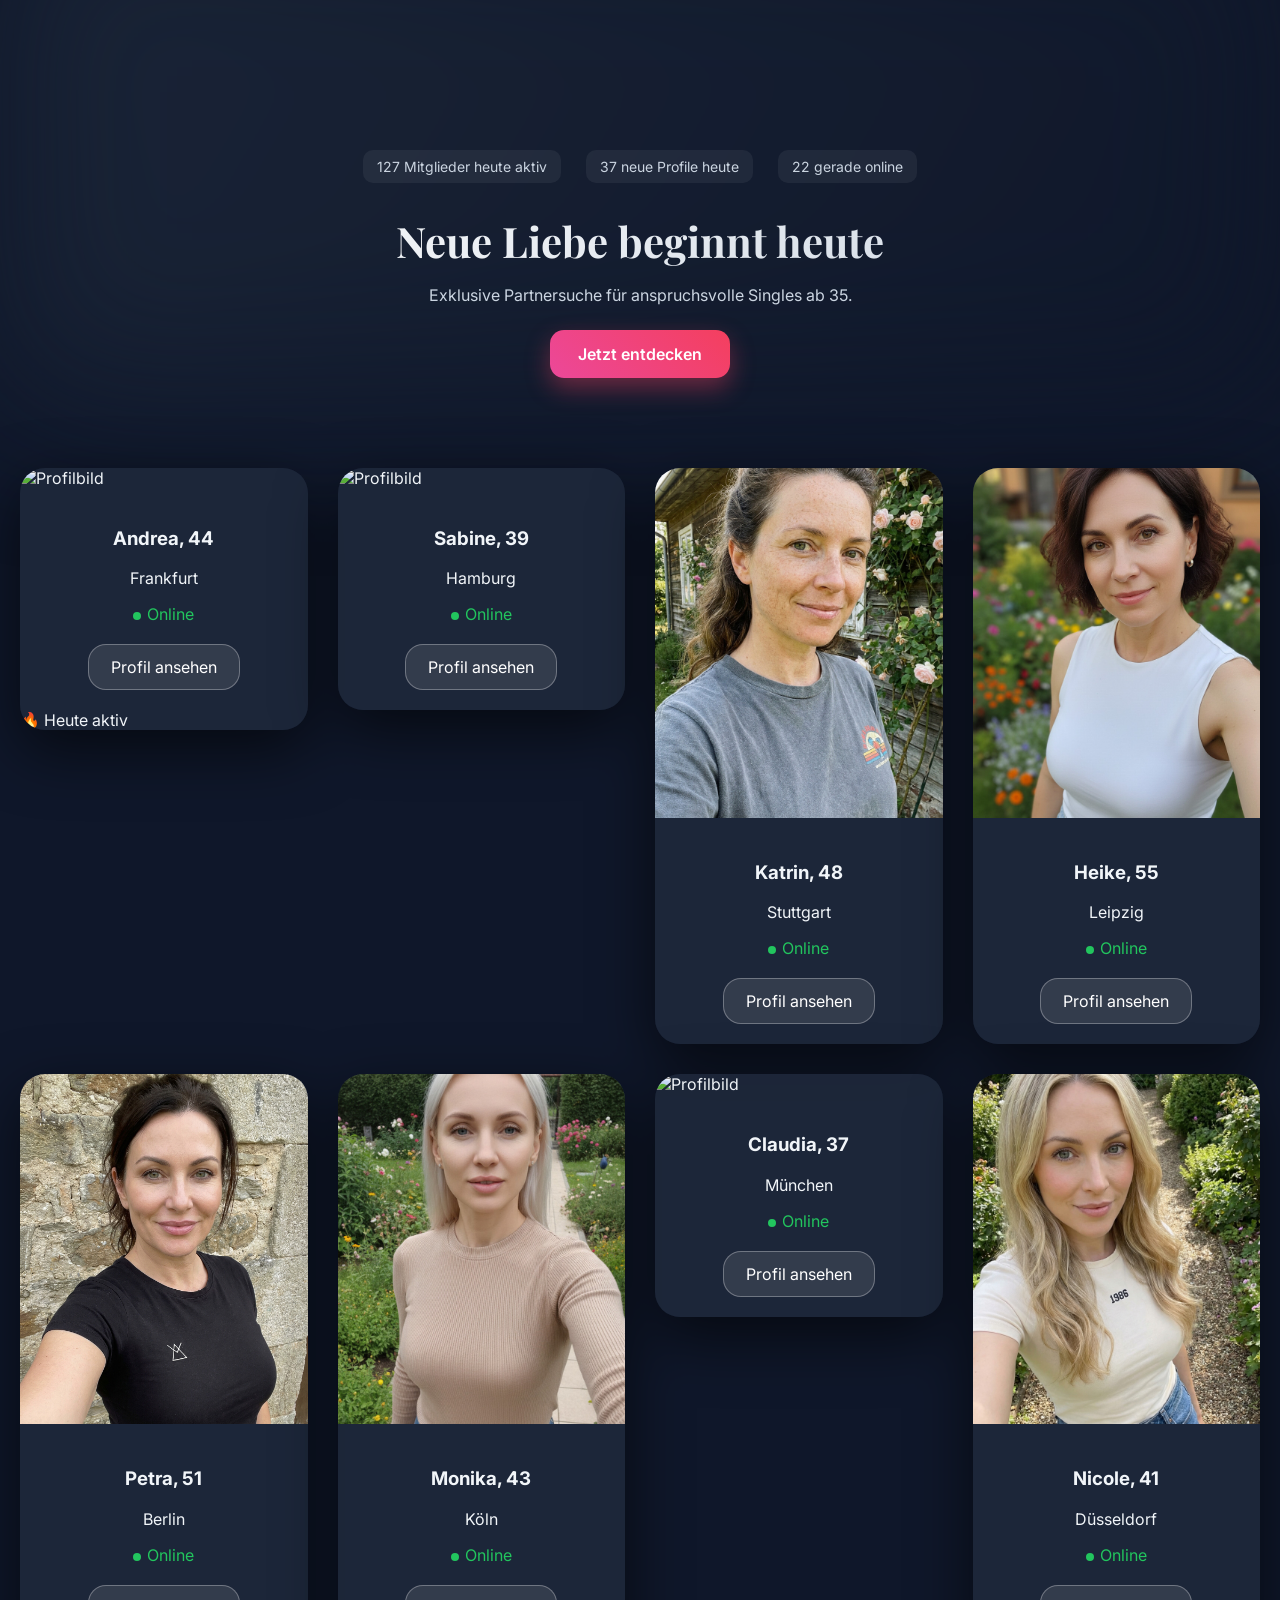
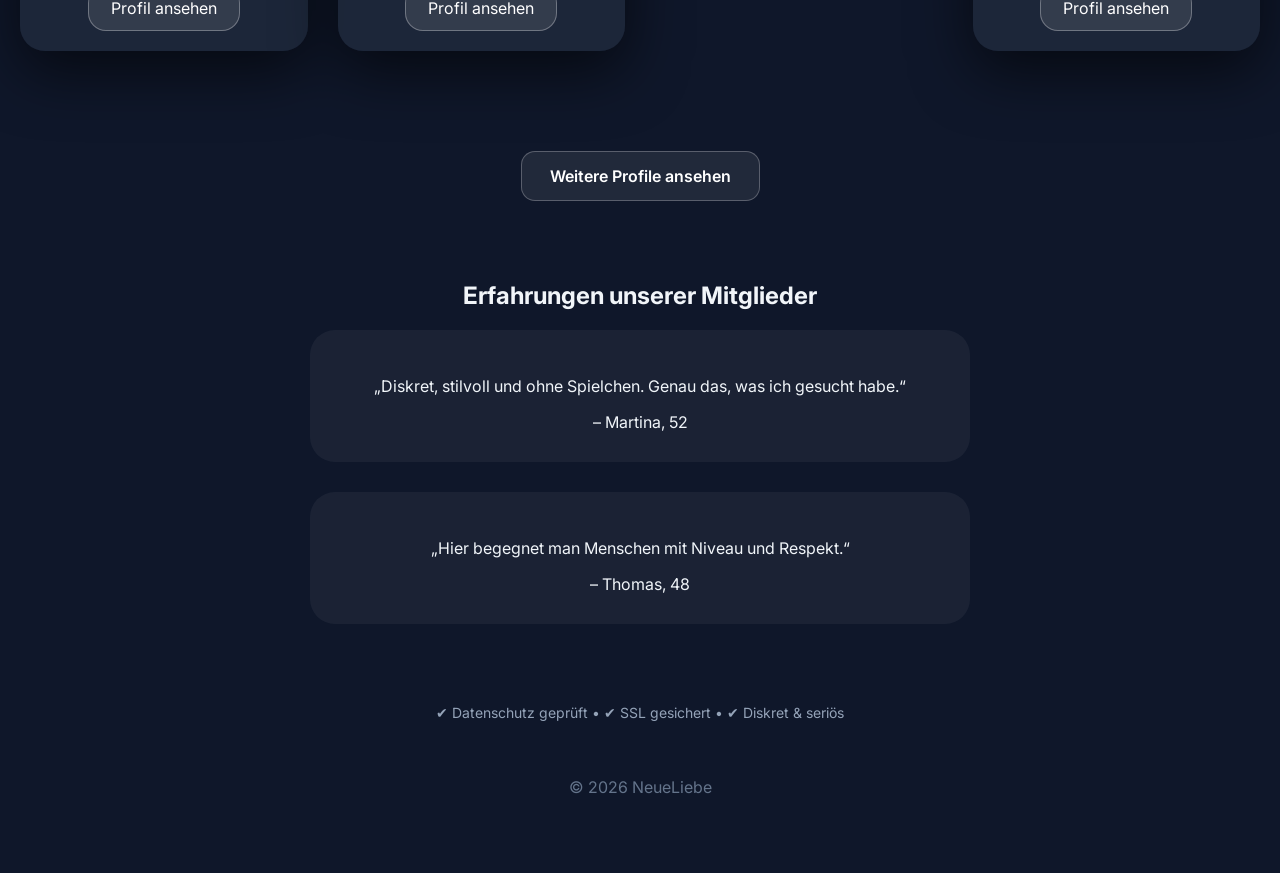
==== index.html @ ffc00e8e "Update index.html" ====
<!DOCTYPE html>
<html lang="de">
<head>
<meta charset="UTF-8">
<meta name="viewport" content="width=device-width, initial-scale=1.0">

<title>Neue Liebe beginnt heute | Exklusive Partnersuche ab 35</title>
<meta name="description" content="Exklusive Partnersuche für Singles ab 35. Stilvoll, seriös und diskret. Jetzt kostenlos entdecken.">

<meta property="og:title" content="Neue Liebe beginnt heute">
<meta property="og:description" content="Exklusive Partnersuche für anspruchsvolle Singles ab 35.">
<meta property="og:type" content="website">
<meta property="og:image" content="images/IMAGE1.jpg">
<meta property="og:url" content="https://neueliebe.github.io/">

<link rel="icon" type="image/x-icon" href="favicon.ico">

<link href="https://fonts.googleapis.com/css2?family=Playfair+Display:wght@600;700&family=Inter:wght@400;500;600&display=swap" rel="stylesheet">
<link rel="stylesheet" href="style.css">
  <!-- Google tag (gtag.js) -->
<script async src="https://www.googletagmanager.com/gtag/js?id=G-HR5DSPJZTC"></script>
<script>
  window.dataLayer = window.dataLayer || [];
  function gtag(){dataLayer.push(arguments);}
  gtag('js', new Date());

  gtag('config', 'G-HR5DSPJZTC');
</script>
  <script type="text/javascript">
    (function(c,l,a,r,i,t,y){
        c[a]=c[a]||function(){(c[a].q=c[a].q||[]).push(arguments)};
        t=l.createElement(r);t.async=1;t.src="https://www.clarity.ms/tag/"+i;
        y=l.getElementsByTagName(r)[0];y.parentNode.insertBefore(t,y);
    })(window, document, "clarity", "script", "vqf2lp0zv1");
</script>
</head>

<body>
<div id="live-notification"></div>

<script>
const users = [
"Anna (41) aus Berlin ist gerade online",
"Sabine (38) aus Hamburg hat ein neues Profil erstellt",
"Katrin (45) aus München sucht neue Bekanntschaften",
"Petra (52) aus Köln ist jetzt aktiv",
"Nicole (39) aus Frankfurt hat sich gerade angemeldet"
];

function showNotification(){
const el = document.getElementById("live-notification");

el.innerText = users[Math.floor(Math.random()*users.length)];

el.style.opacity = "1";

setTimeout(()=>{
el.style.opacity = "0";
},4000);
}

showNotification();
setInterval(showNotification,8000);
</script>
<div class="hero-bg"></div>

<div class="container">

<header class="hero">
  <div class="activity-bar">

<span id="active-members">
128 Mitglieder heute aktiv
</span>

<span id="new-profiles">
34 neue Profile heute
</span>

<span id="online-now">
19 gerade online
</span>

</div>
<h1>Neue Liebe beginnt heute</h1>
<p>Exklusive Partnersuche für anspruchsvolle Singles ab 35.</p>
<a href="https://go.cm-trk6.com/aff_f?h=rA47F6&aff_sub5=free-social" class="btn main-btn">Jetzt entdecken</a>
</header>

<section class="profiles">

<a href="https://go.cm-trk6.com/aff_f?h=rA47F6&aff_sub5=free-social" class="card-link">

<div class="card">
<img src="images/IMAGE1.jpg" alt="Profilbild">

<div class="card-content">
<h3>Claudia, 37</h3>
<p>München</p>

<span class="online">Online</span>

<div class="glass-btn">
Profil ansehen
</div>

</div>
</div>

</a>

<a href="https://go.cm-trk6.com/aff_f?h=rA47F6&aff_sub5=free-social" class="card-link">

<div class="card">
<img src="images/IMAGE2.jpg" alt="Profilbild">

<div class="card-content">
<h3>Petra, 51</h3>
<p>Berlin</p>

<span class="online">Online</span>

<div class="glass-btn">
Profil ansehen
</div>

</div>
</div>

</a>

<a href="https://go.cm-trk6.com/aff_f?h=rA47F6&aff_sub5=free-social" class="card-link">

<div class="card">
<img src="images/IMAGE3.jpg" alt="Profilbild">

<div class="card-content">
<h3>Sabine, 39</h3>
<p>Hamburg</p>

<span class="online">Online</span>

<div class="glass-btn">
Profil ansehen
</div>

</div>
</div>

</a>

<a href="https://go.cm-trk6.com/aff_f?h=rA47F6&aff_sub5=free-social" class="card-link">

<div class="card">
<img src="images/IMAGE4.jpg" alt="Profilbild">

<div class="card-content">
<h3>Monika, 43</h3>
<p>Köln</p>

<span class="online">Online</span>

<div class="glass-btn">
Profil ansehen
</div>

</div>
</div>

</a>

<a href="https://go.cm-trk6.com/aff_f?h=rA47F6&aff_sub5=free-social" class="card-link">

<div class="card">
<img src="images/IMAGE5.jpg" alt="Profilbild">

<div class="card-content">
<h3>Andrea, 44</h3>
<p>Frankfurt</p>

<span class="online">Online</span>

<div class="glass-btn">
Profil ansehen
</div>

</div>
</div>

</a>

<a href="https://go.cm-trk6.com/aff_f?h=rA47F6&aff_sub5=free-social" class="card-link">

<div class="card">
<img src="images/IMAGE6.jpg" alt="Profilbild">

<div class="card-content">
<h3>Katrin, 48</h3>
<p>Stuttgart</p>

<span class="online">Online</span>

<div class="glass-btn">
Profil ansehen
</div>

</div>
</div>

</a>

<a href="https://go.cm-trk6.com/aff_f?h=rA47F6&aff_sub5=free-social" class="card-link">

<div class="card">
<img src="images/IMAGE7.jpg" alt="Profilbild">

<div class="card-content">
<h3>Nicole, 41</h3>
<p>Düsseldorf</p>

<span class="online">Online</span>

<div class="glass-btn">
Profil ansehen
</div>

</div>
</div>

</a>

<a href="https://go.cm-trk6.com/aff_f?h=rA47F6&aff_sub5=free-social" class="card-link">

<div class="card">
<img src="images/IMAGE8.jpg" alt="Profilbild">

<div class="card-content">
<h3>Heike, 55</h3>
<p>Leipzig</p>

<span class="online">Online</span>

<div class="glass-btn">
Profil ansehen
</div>

</div>
</div>

</a>

</section>

<section class="more-profiles">
<a href="https://go.cm-trk6.com/aff_f?h=rA47F6&aff_sub5=free-social" class="btn secondary-btn">Weitere Profile ansehen</a>
</section>

<section class="testimonials">
<h2>Erfahrungen unserer Mitglieder</h2>

<div class="testimonial-card">
<p>„Diskret, stilvoll und ohne Spielchen. Genau das, was ich gesucht habe.“</p>
<span>– Martina, 52</span>
</div>

<div class="testimonial-card">
<p>„Hier begegnet man Menschen mit Niveau und Respekt.“</p>
<span>– Thomas, 48</span>
</div>

</section>

<div class="trust-line">
✔ Datenschutz geprüft • ✔ SSL gesichert • ✔ Diskret & seriös
</div>

<footer class="footer">
<p>© 2026 NeueLiebe</p>
</footer>

</div>
  <script>

let active = 120 + Math.floor(Math.random()*20);
let profiles = 30 + Math.floor(Math.random()*10);
let online = 15 + Math.floor(Math.random()*10);

function updateStats(){

active += Math.floor(Math.random()*3)-1;
profiles += Math.floor(Math.random()*2);
online += Math.floor(Math.random()*3)-1;

document.getElementById("active-members").innerText =
active + " Mitglieder heute aktiv";

document.getElementById("new-profiles").innerText =
profiles + " neue Profile heute";

document.getElementById("online-now").innerText =
online + " gerade online";

}

updateStats();
setInterval(updateStats,7000);

</script>
  <script>

const cards = document.querySelectorAll(".card");

function revealCards(){
const trigger = window.innerHeight * 0.9;

cards.forEach(card => {
const top = card.getBoundingClientRect().top;

if(top < trigger){
card.classList.add("show");
}
});

}

window.addEventListener("scroll", revealCards);
window.addEventListener("load", revealCards);

</script>
  <script>

document.addEventListener("DOMContentLoaded", () => {

const container = document.querySelector(".profiles");
const cards = Array.from(container.children);

cards.sort(() => Math.random() - 0.5);

cards.forEach(card => container.appendChild(card));

});

</script>
  <script>

document.addEventListener("DOMContentLoaded", () => {

const firstCard = document.querySelector(".card");

const badge = document.createElement("div");
badge.className = "card-badge";
badge.innerText = "🔥 Heute aktiv";

firstCard.appendChild(badge);

});

</script>
</body>
</html>
---- style.css ----
html { scroll-behavior: smooth; }

body {
margin: 0;
font-family: 'Inter', sans-serif;
background: #0f172a;
color: #f1f5f9;
overflow-x: hidden;
}

.hero-bg {
position: fixed;
top: -100px;
left: 0;
width: 100%;
height: 500px;
background: linear-gradient(120deg, #1e293b, #0f172a);
filter: blur(80px);
opacity: 0.8;
z-index: -1;
}

.container {
max-width: 1400px;
margin: auto;
padding: 20px;
}

.hero {
text-align: center;
padding: 100px 20px 50px 20px;
}

.hero h1 {
font-family: 'Playfair Display', serif;
font-size: 42px;
margin-bottom: 15px;
background: linear-gradient(135deg, #ffffff, #cbd5e1);
-webkit-background-clip: text;
-webkit-text-fill-color: transparent;
}

.hero p {
color: #cbd5e1;
font-size: 16px;
margin-bottom: 25px;
}

.btn {
display: inline-block;
padding: 14px 28px;
border-radius: 14px;
text-decoration: none;
font-weight: 600;
transition: 0.3s ease;
}

.main-btn {
background: linear-gradient(45deg,#ec4899,#f43f5e);
color: white;
box-shadow: 0 10px 25px rgba(244,63,94,0.4);
animation:pulseGlow 2.5s infinite;
}

.secondary-btn {
background: rgba(255,255,255,0.08);
border: 1px solid rgba(255,255,255,0.25);
color: white;
margin-top: 40px;
}

.profiles {
display: grid;
grid-template-columns: repeat(4, 1fr);
gap: 30px;
margin-top: 40px;
}

@media (max-width: 768px) {

.hero {
padding: 70px 15px 30px 15px;
}

.hero h1 {
font-size: 28px;
}

.profiles {
grid-template-columns: 1fr;
gap: 20px;
}

}

.card{
background: rgba(30,41,59,0.9);
border-radius: 25px;
overflow: hidden;
box-shadow: 0 20px 60px rgba(0,0,0,0.6);

opacity:0;
transform:translateY(30px) scale(1);

transition:
transform 0.45s ease,
opacity 0.6s ease,
box-shadow 0.35s ease;
}

.card.show{
opacity:1;
transform:translateY(0) scale(1);
}

.card:hover{
transform:translateY(-8px) scale(1.04);
box-shadow:0 25px 80px rgba(236,72,153,0.15);
}

.card img {
width: 100%;
height: 350px;
object-fit: cover;
}

.card-content {
padding: 20px;
text-align: center;
}

.online {
color: #22c55e;
display: block;
margin: 10px 0;
}

.online::before{
content:"";
width:8px;
height:8px;
background:#22c55e;
border-radius:50%;
display:inline-block;
margin-right:6px;
vertical-align:middle;
animation:pulse 1.8s infinite;
}

.glass-btn {
display: inline-block;
margin-top: 10px;
padding: 12px 22px;
background: rgba(255,255,255,0.1);
border: 1px solid rgba(255,255,255,0.3);
border-radius: 18px;
color: white;
}

.more-profiles {
text-align: center;
margin: 60px 0;
}

.testimonials {
margin-top: 80px;
text-align: center;
}

.testimonial-card {
max-width: 600px;
margin: 0 auto 30px auto;
padding: 30px;
background: rgba(255,255,255,0.05);
border-radius: 25px;
}

.trust-line {
text-align: center;
margin-top: 80px;
color: #94a3b8;
font-size: 14px;
}

.footer {
text-align: center;
padding: 40px;
color: #64748b;
}

#live-notification{
position: fixed;
bottom: 20px;
left: 20px;
background: rgba(20,25,40,0.9);
color: white;
padding: 12px 16px;
border-radius: 12px;
font-size: 14px;
box-shadow: 0 10px 25px rgba(0,0,0,0.4);
opacity: 0;
transition: opacity 0.5s;
z-index: 999;
max-width: 260px;
}

.activity-bar{
display:flex;
justify-content:center;
gap:25px;
margin:30px 0;
flex-wrap:wrap;
font-size:14px;
color:#cbd5e1;
}

.activity-bar span{
background:rgba(255,255,255,0.06);
padding:8px 14px;
border-radius:10px;
}

.card-link{
display:block;
text-decoration:none;
color:inherit;
}

@keyframes pulseGlow{

0%{
box-shadow:0 0 0 rgba(255,80,120,0.0);
}

50%{
box-shadow:0 0 25px rgba(255,80,120,0.8);
}

100%{
box-shadow:0 0 0 rgba(255,80,120,0.0);
}

}

@keyframes pulse{

0%{
opacity:1;
box-shadow:0 0 0 rgba(34,197,94,0);
}

50%{
opacity:0.7;
box-shadow:0 0 8px rgba(34,197,94,0.9);
}

100%{
opacity:1;
box-shadow:0 0 0 rgba(34,197,94,0);
}

}
.card img{
transition:transform 0.6s ease;
}

.card:hover img{
transform:scale(1.08);
}
.card:hover img{
transform:scale(1.08);
filter:brightness(1.05);
}
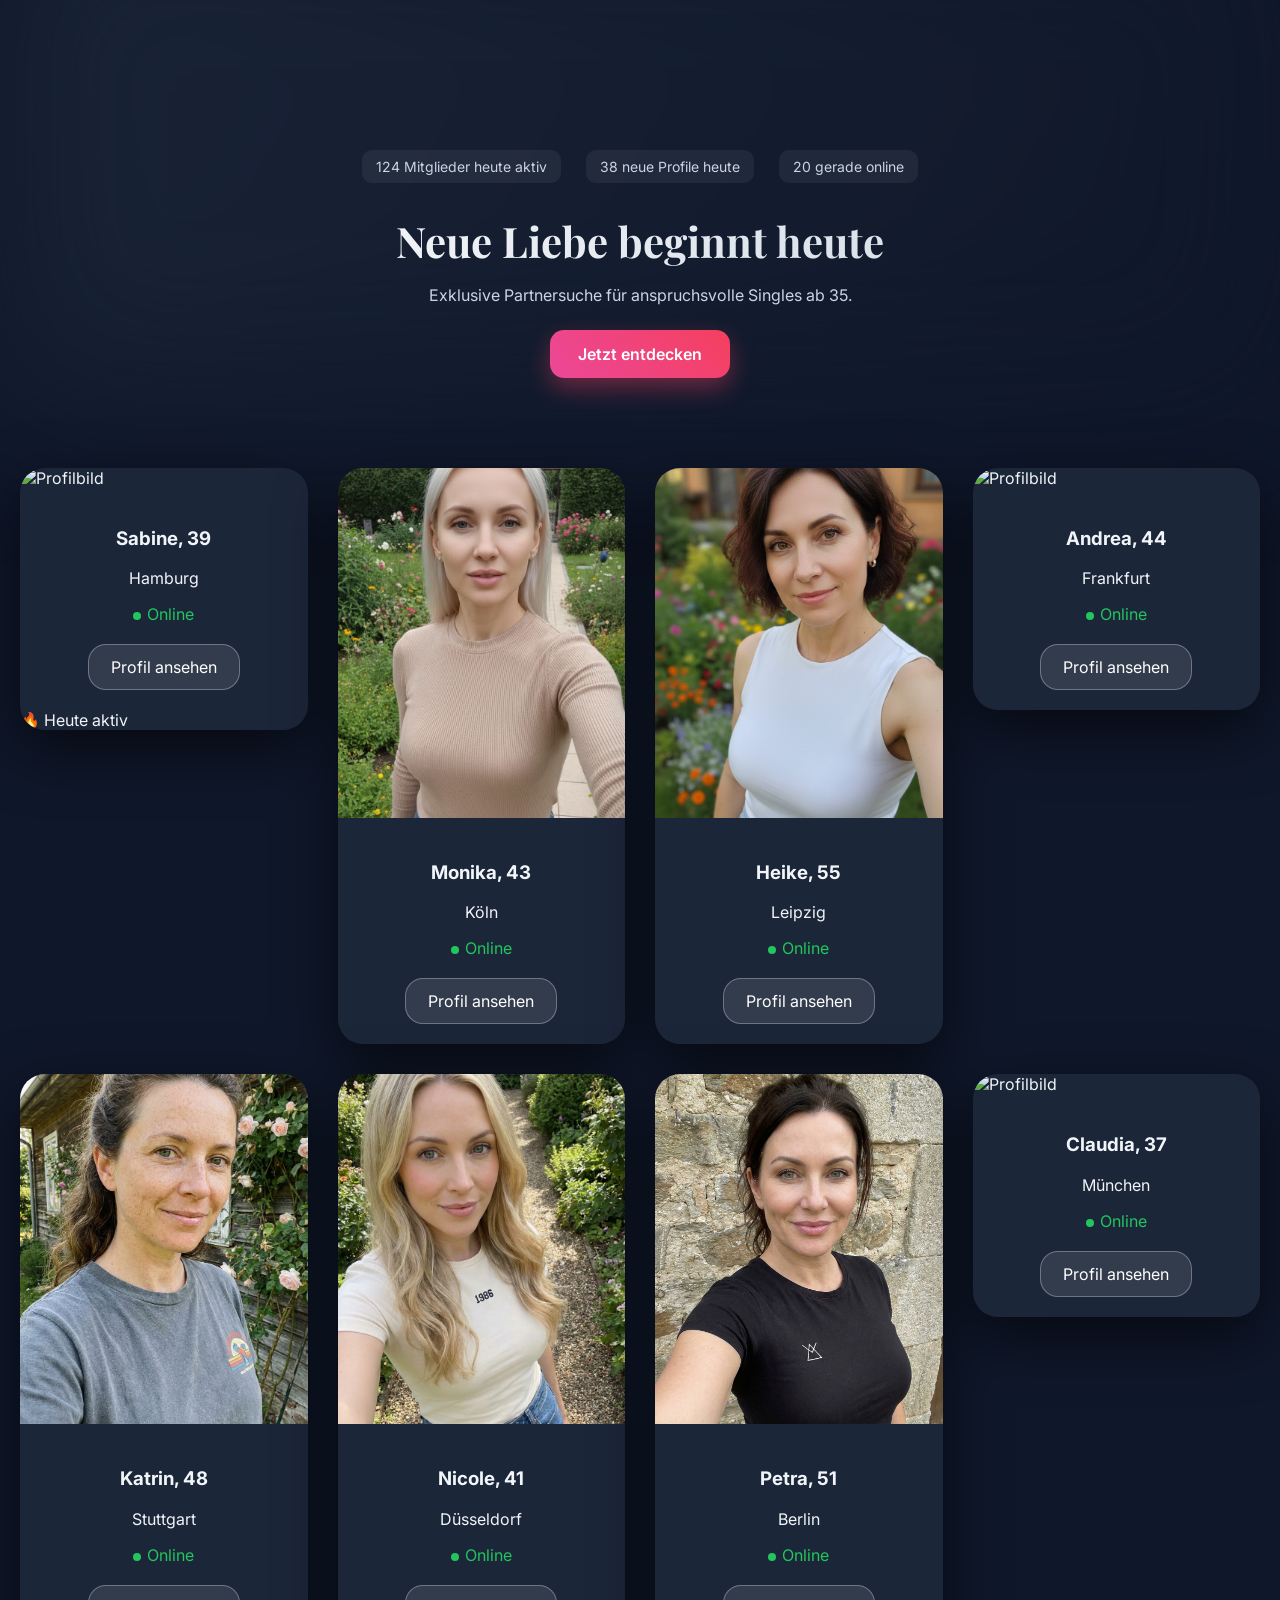
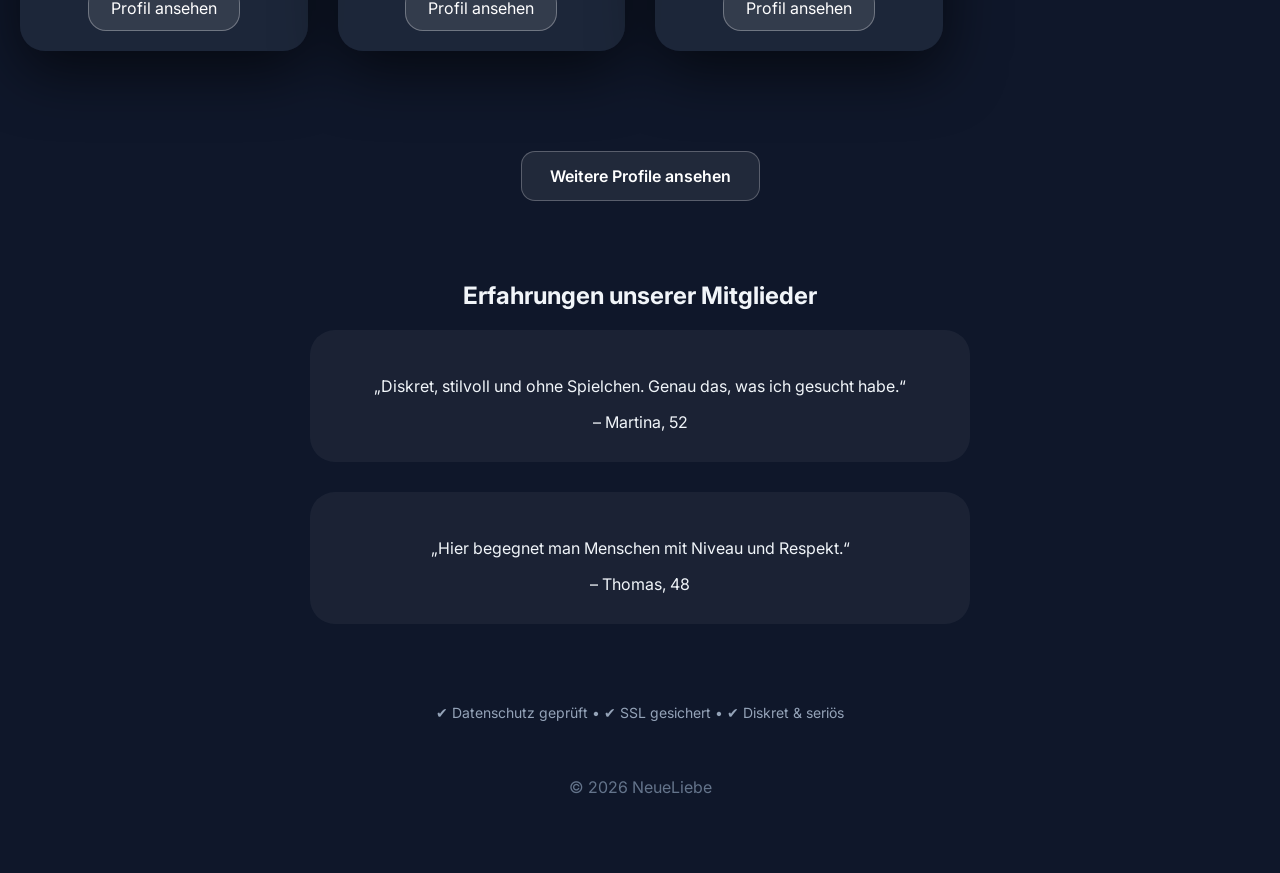
==== commit 965cafca: "Update index.html" ====
--- a/index.html
+++ b/index.html
@@ -84,7 +84,7 @@
 </div>
 <h1>Neue Liebe beginnt heute</h1>
 <p>Exklusive Partnersuche für anspruchsvolle Singles ab 35.</p>
-<a href="https://go.cm-trk6.com/aff_f?h=rA47F6&aff_sub5=free-social" class="btn main-btn">Jetzt entdecken</a>
+<a href="https://go.cm-trk6.com/aff_f?h=rA47F6&aff_sub5=free-social" class="btn main-btn" target="_blank">Jetzt entdecken</a>
 </header>
 
 <section class="profiles">
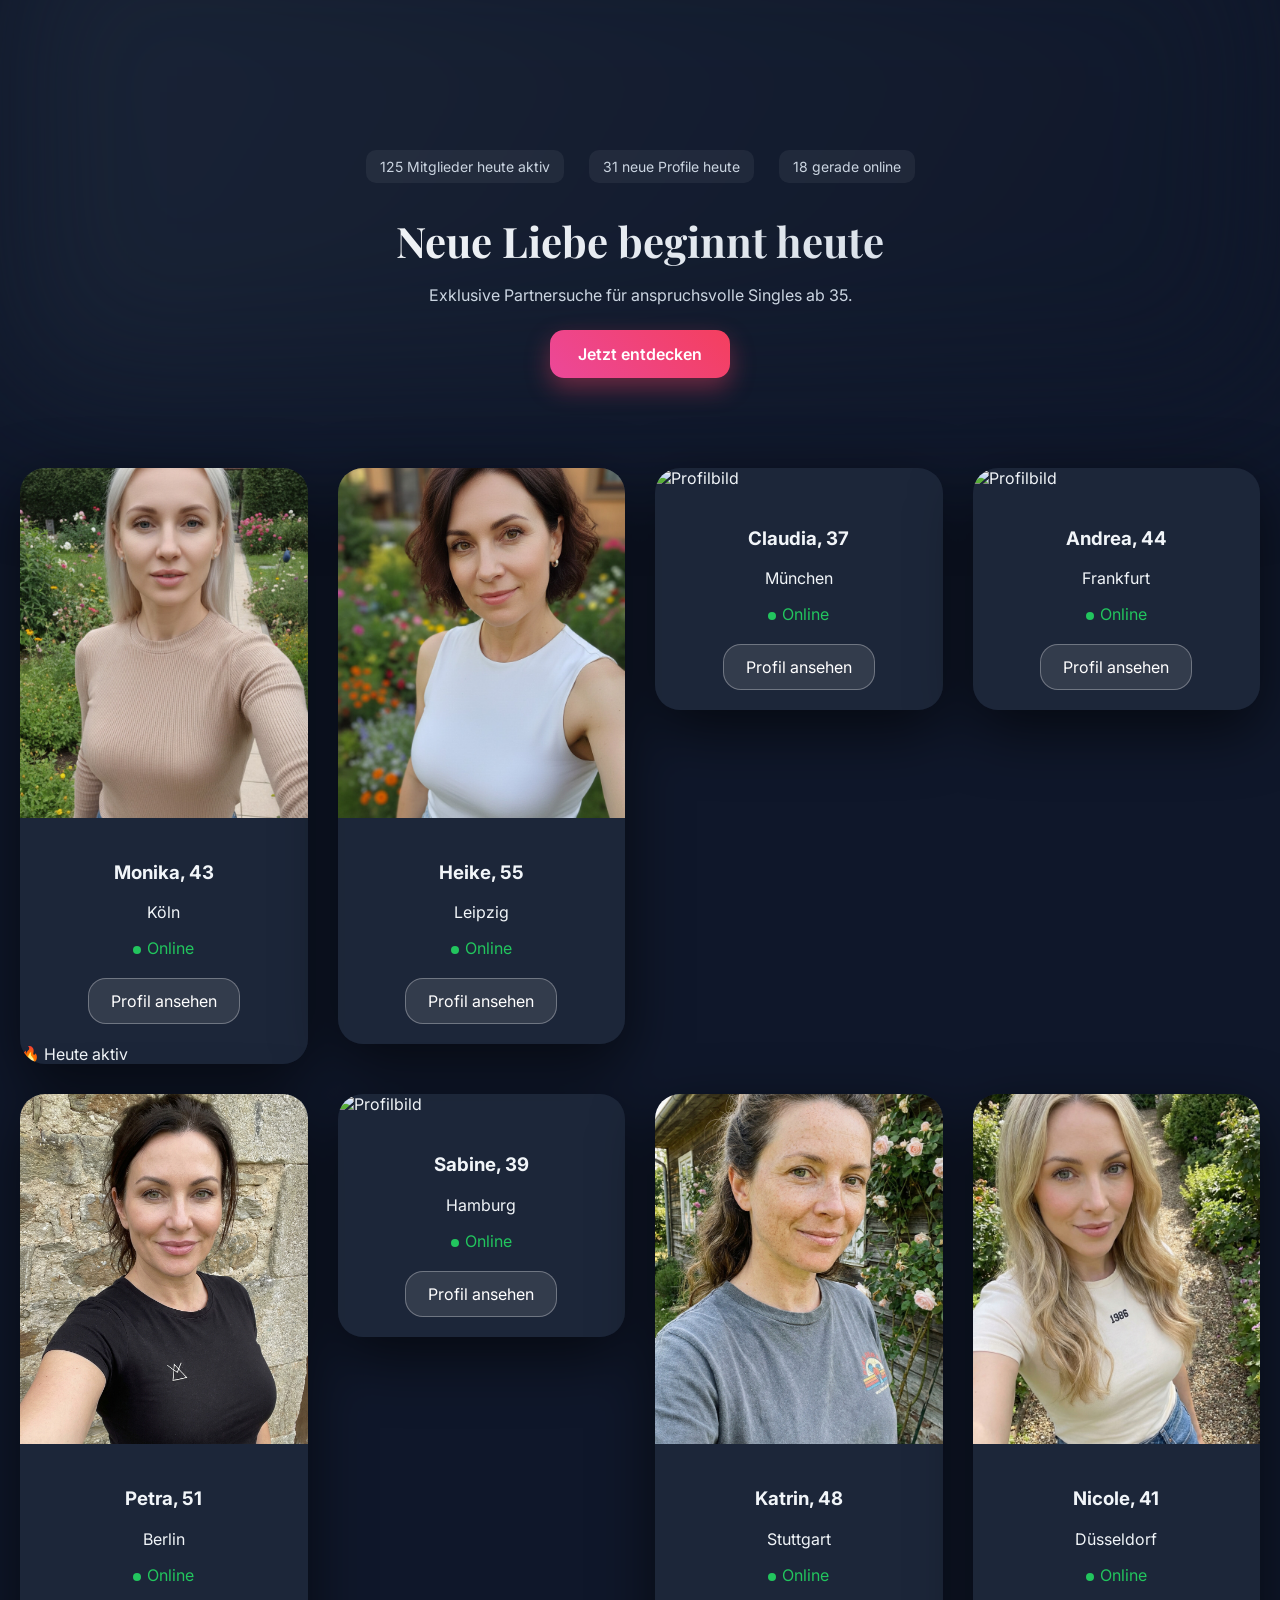
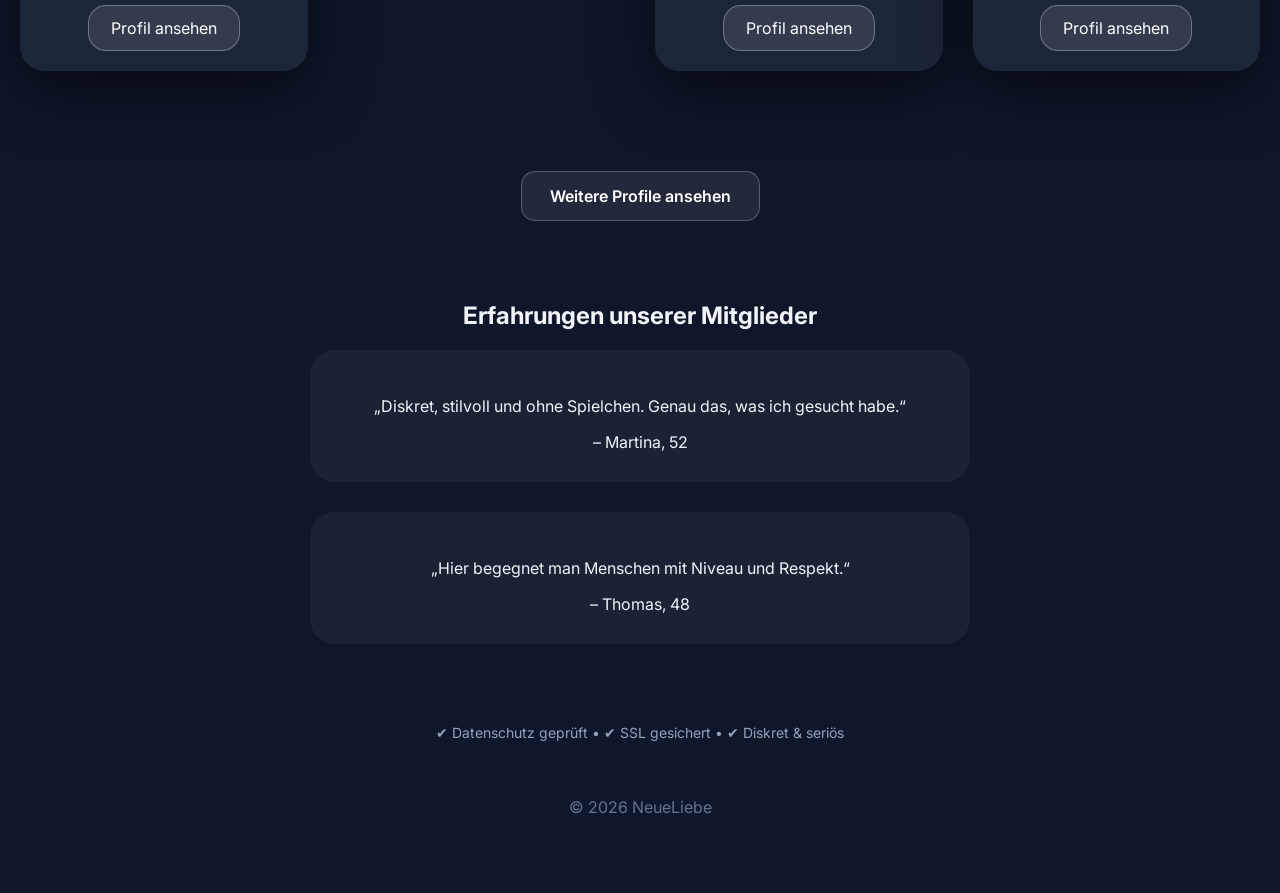
==== commit d92c68d9: "Update index.html" ====
--- a/index.html
+++ b/index.html
@@ -84,7 +84,8 @@
 </div>
 <h1>Neue Liebe beginnt heute</h1>
 <p>Exklusive Partnersuche für anspruchsvolle Singles ab 35.</p>
-<a href="https://go.cm-trk6.com/aff_f?h=rA47F6&aff_sub5=free-social" class="btn main-btn" target="_blank">Jetzt entdecken</a>
+<a href="#" class="btn main-btn"
+onclick="setTimeout(function(){window.location.href='https://go.cm-trk6.com/aff_f?h=rA47F6&aff_sub5=free-social';},150); return false;">Jetzt entdecken</a>
 </header>
 
 <section class="profiles">
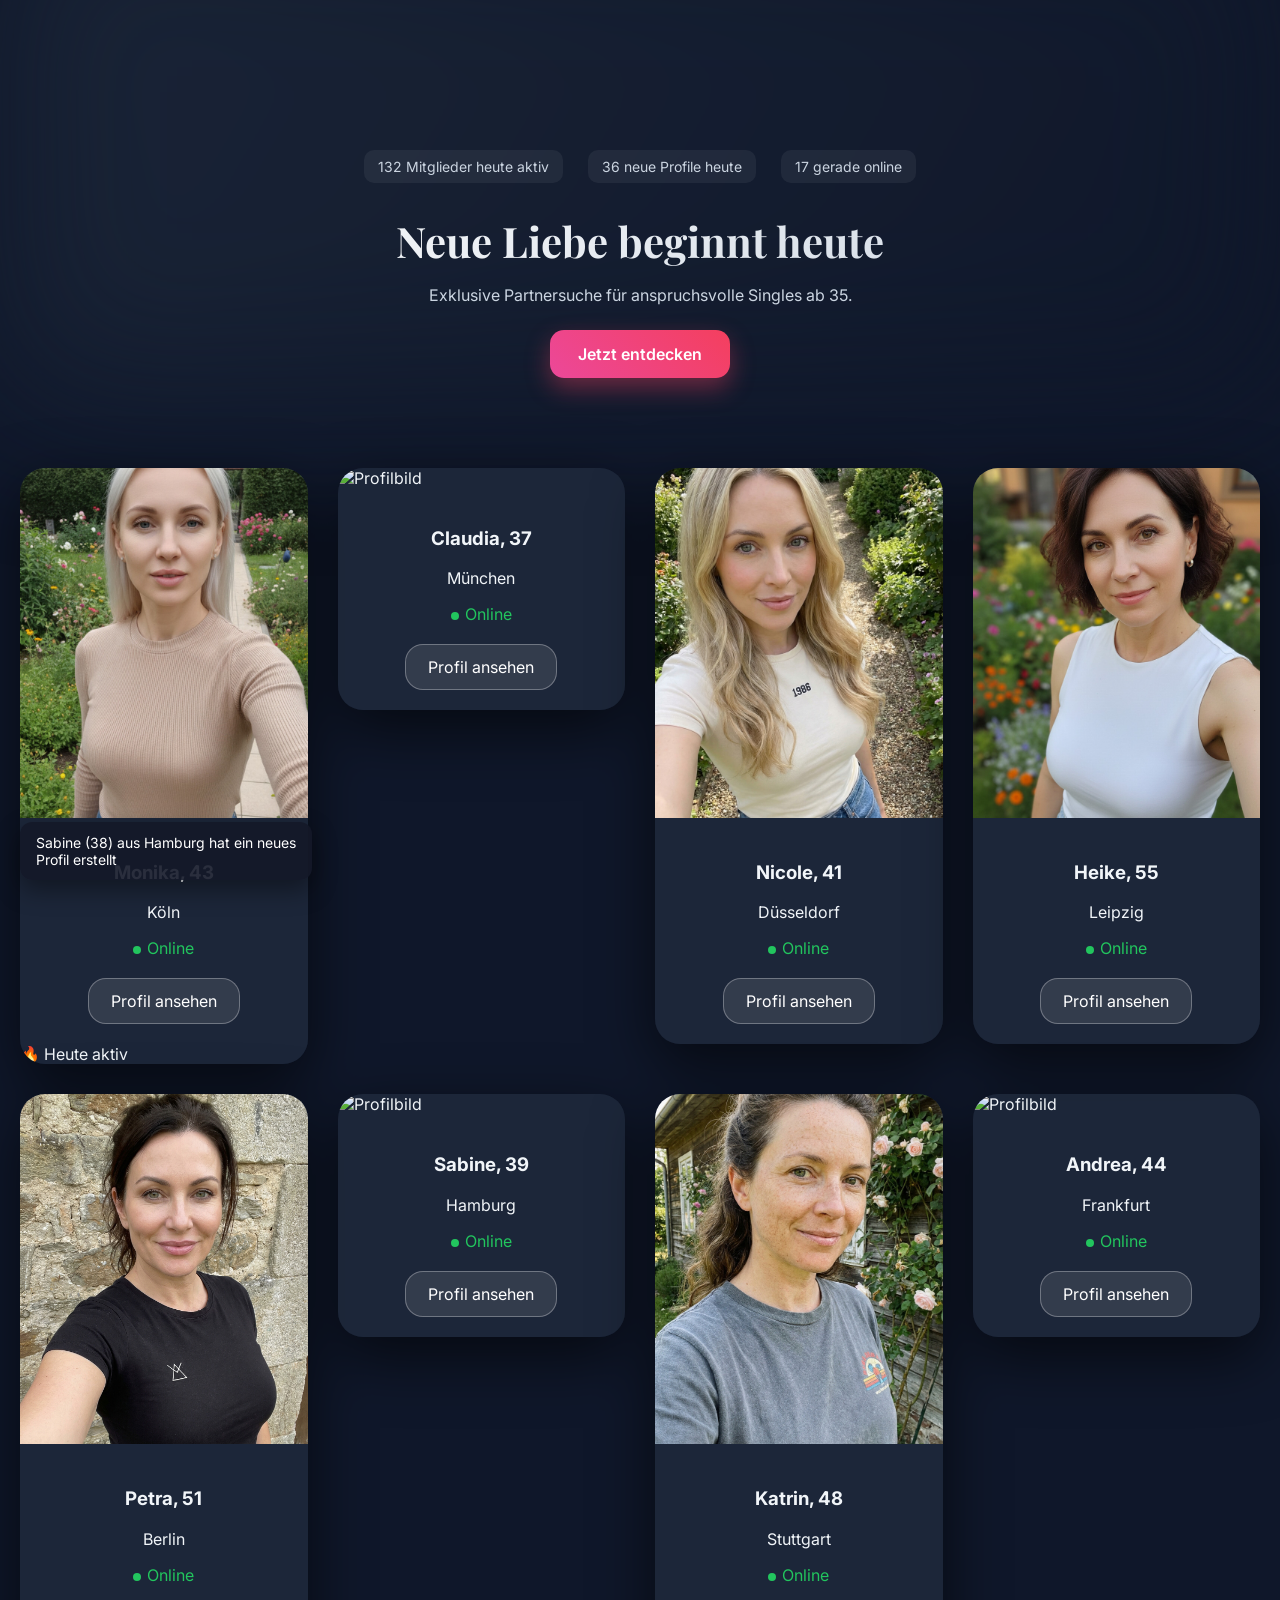
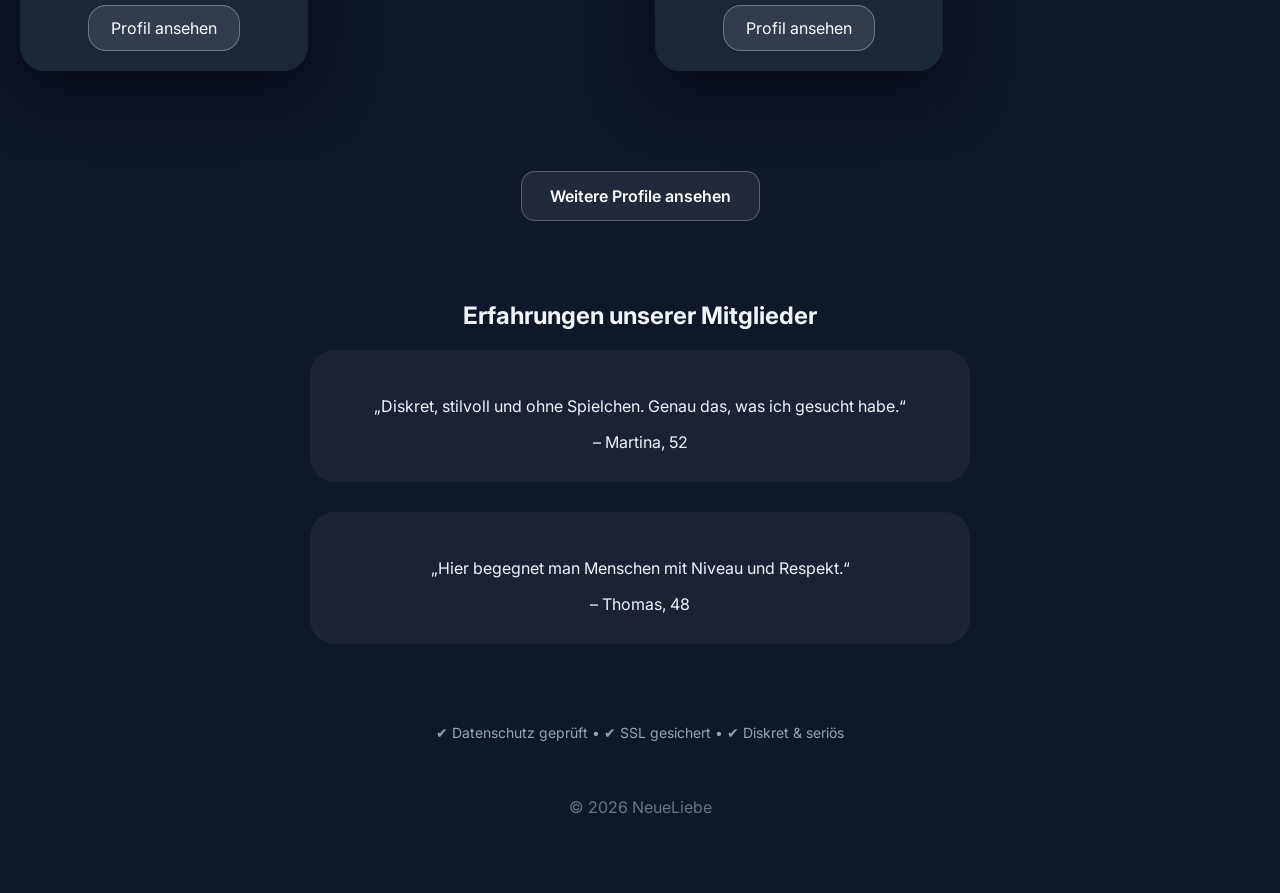
==== commit 360c396b: "Update index.html" ====
--- a/index.html
+++ b/index.html
@@ -84,8 +84,7 @@
 </div>
 <h1>Neue Liebe beginnt heute</h1>
 <p>Exklusive Partnersuche für anspruchsvolle Singles ab 35.</p>
-<a href="#" class="btn main-btn"
-onclick="setTimeout(function(){window.location.href='https://go.cm-trk6.com/aff_f?h=rA47F6&aff_sub5=free-social';},150); return false;">Jetzt entdecken</a>
+<a href="redirect.html" class="btn main-btn">Jetzt entdecken</a>
 </header>
 
 <section class="profiles">
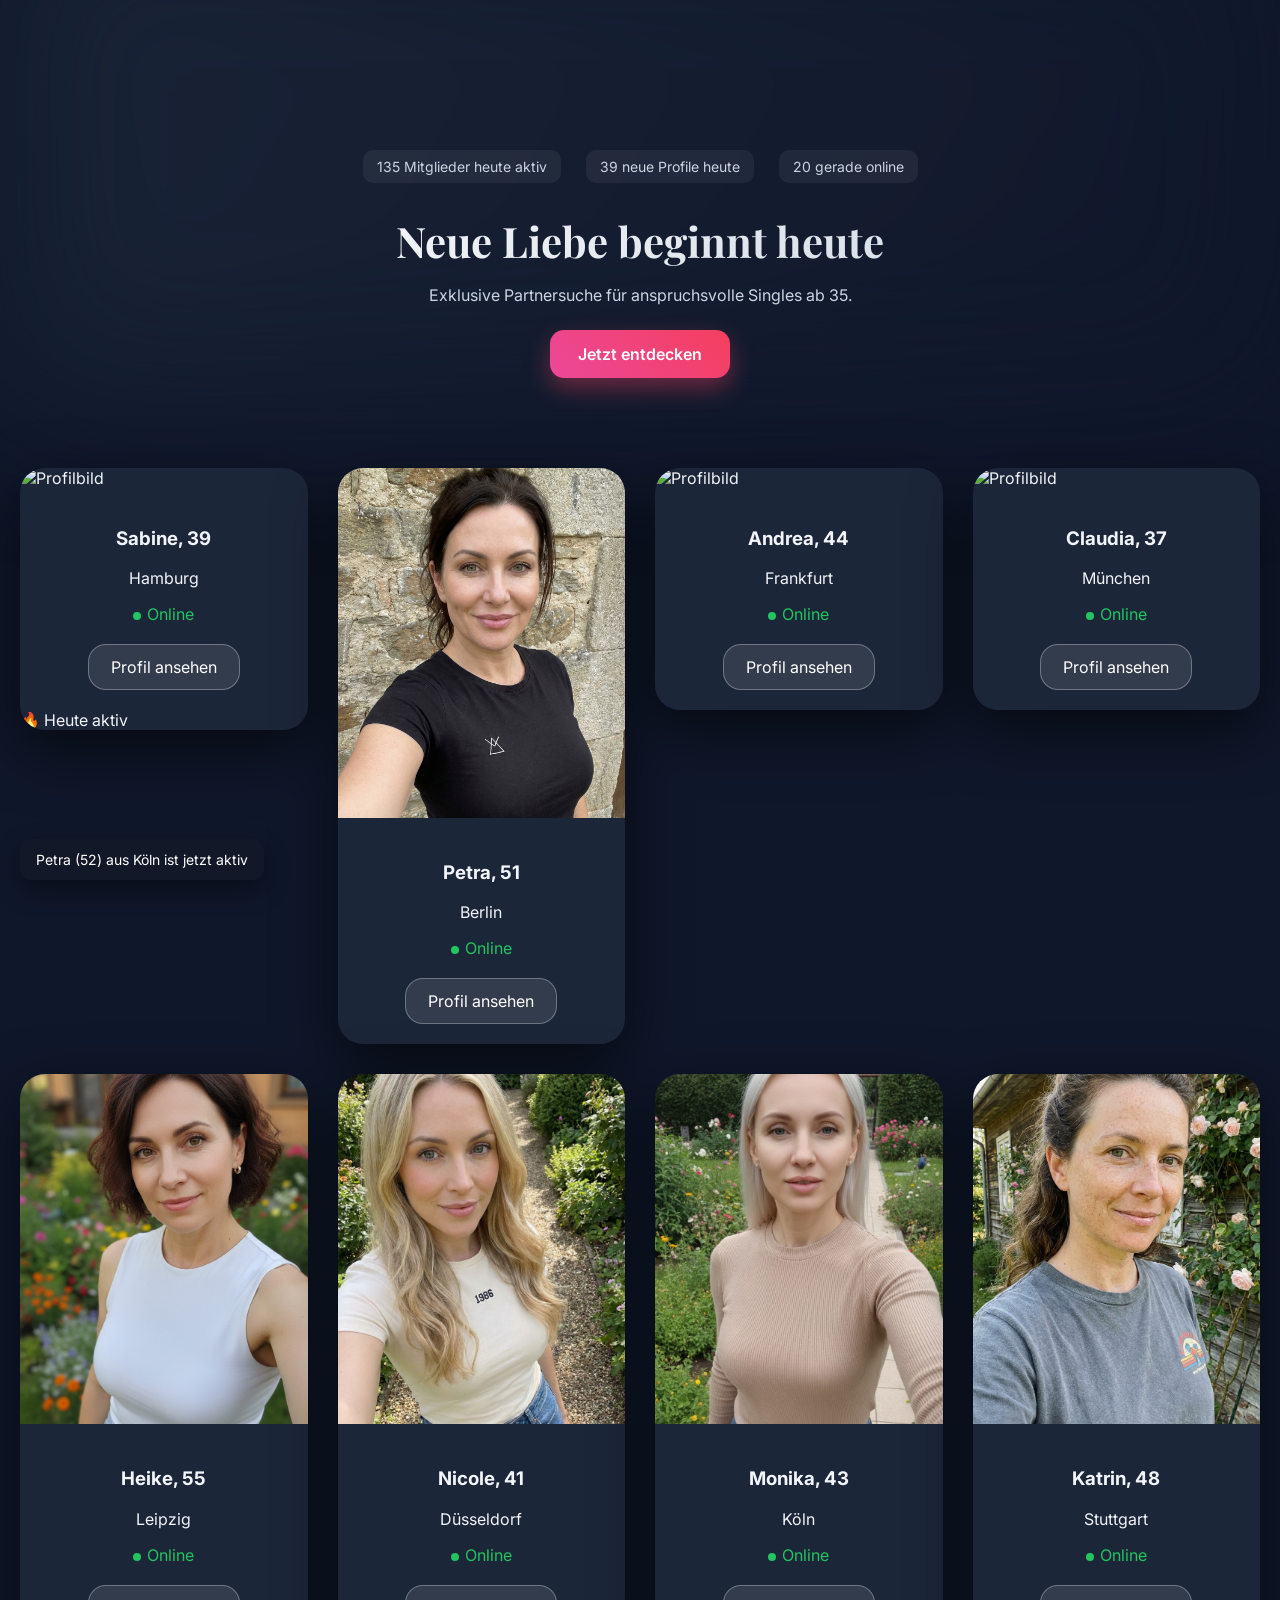
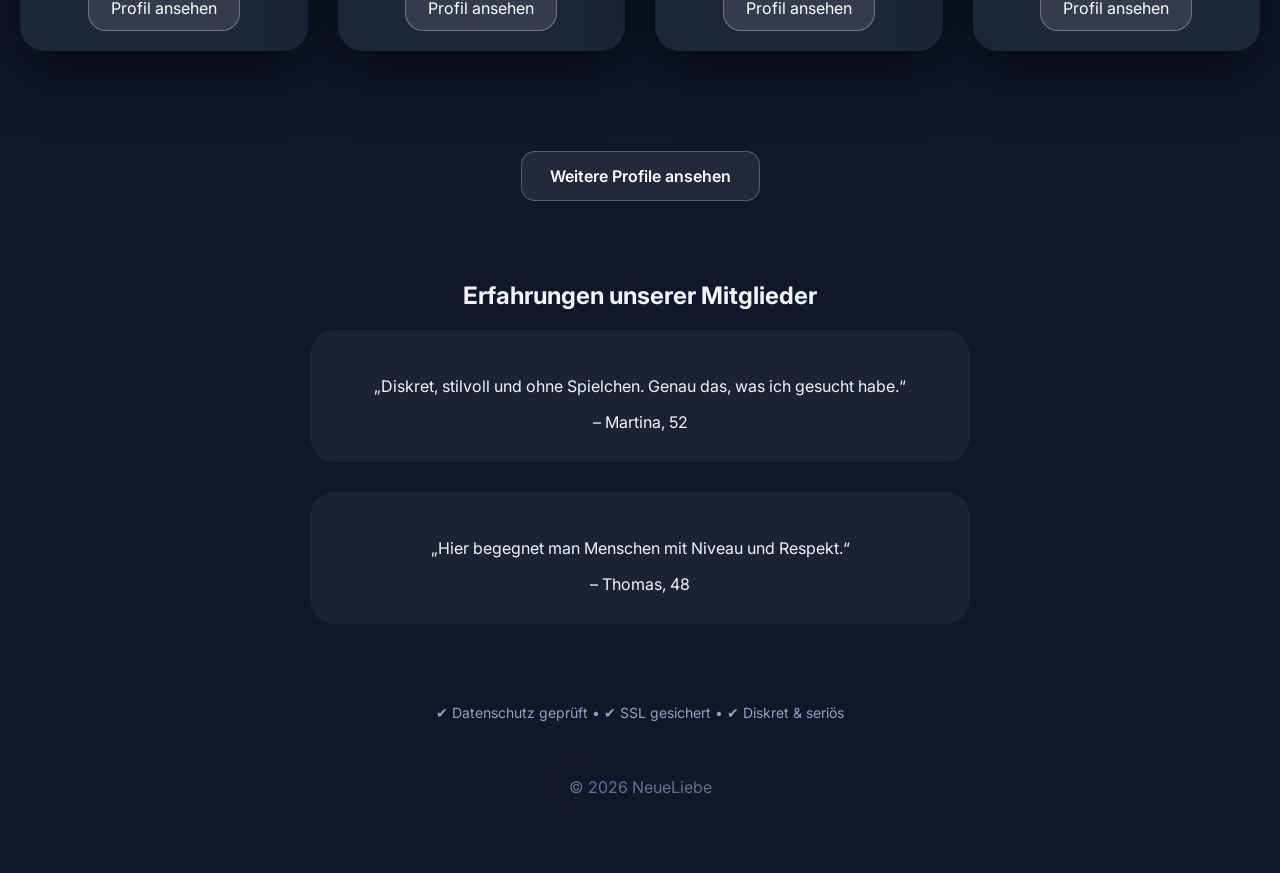
==== commit 48370f81: "Update index.html" ====
--- a/index.html
+++ b/index.html
@@ -84,12 +84,14 @@
 </div>
 <h1>Neue Liebe beginnt heute</h1>
 <p>Exklusive Partnersuche für anspruchsvolle Singles ab 35.</p>
-<a href="redirect.html" class="btn main-btn">Jetzt entdecken</a>
+<a href="#"
+class="btn main-btn"
+onclick="openOffer(); return false;">Jetzt entdecken</a>
 </header>
 
 <section class="profiles">
 
-<a href="https://go.cm-trk6.com/aff_f?h=rA47F6&aff_sub5=free-social" class="card-link">
+<a href="redirect.html" class="card-link">
 
 <div class="card">
 <img src="images/IMAGE1.jpg" alt="Profilbild">
@@ -109,7 +111,7 @@
 
 </a>
 
-<a href="https://go.cm-trk6.com/aff_f?h=rA47F6&aff_sub5=free-social" class="card-link">
+<a href="redirect.html" class="card-link">
 
 <div class="card">
 <img src="images/IMAGE2.jpg" alt="Profilbild">
@@ -129,7 +131,7 @@
 
 </a>
 
-<a href="https://go.cm-trk6.com/aff_f?h=rA47F6&aff_sub5=free-social" class="card-link">
+<a href="redirect.html" class="card-link">
 
 <div class="card">
 <img src="images/IMAGE3.jpg" alt="Profilbild">
@@ -149,7 +151,7 @@
 
 </a>
 
-<a href="https://go.cm-trk6.com/aff_f?h=rA47F6&aff_sub5=free-social" class="card-link">
+<a href="redirect.html" class="card-link">
 
 <div class="card">
 <img src="images/IMAGE4.jpg" alt="Profilbild">
@@ -169,7 +171,7 @@
 
 </a>
 
-<a href="https://go.cm-trk6.com/aff_f?h=rA47F6&aff_sub5=free-social" class="card-link">
+<a href="redirect.html" class="card-link">
 
 <div class="card">
 <img src="images/IMAGE5.jpg" alt="Profilbild">
@@ -189,7 +191,7 @@
 
 </a>
 
-<a href="https://go.cm-trk6.com/aff_f?h=rA47F6&aff_sub5=free-social" class="card-link">
+<a href="redirect.html" class="card-link">
 
 <div class="card">
 <img src="images/IMAGE6.jpg" alt="Profilbild">
@@ -209,7 +211,7 @@
 
 </a>
 
-<a href="https://go.cm-trk6.com/aff_f?h=rA47F6&aff_sub5=free-social" class="card-link">
+<a href="redirect.html" class="card-link">
 
 <div class="card">
 <img src="images/IMAGE7.jpg" alt="Profilbild">
@@ -229,7 +231,7 @@
 
 </a>
 
-<a href="https://go.cm-trk6.com/aff_f?h=rA47F6&aff_sub5=free-social" class="card-link">
+<a href="redirect.html" class="card-link">
 
 <div class="card">
 <img src="images/IMAGE8.jpg" alt="Profilbild">
@@ -252,7 +254,7 @@
 </section>
 
 <section class="more-profiles">
-<a href="https://go.cm-trk6.com/aff_f?h=rA47F6&aff_sub5=free-social" class="btn secondary-btn">Weitere Profile ansehen</a>
+<a href="redirect.html" class="btn secondary-btn">Weitere Profile ansehen</a>
 </section>
 
 <section class="testimonials">
@@ -356,6 +358,19 @@
 });
 
 </script>
+  <script>
+function openOffer(){
+  const url = "https://go.cm-trk6.com/aff_f?h=rA47F6&aff_sub5=free-social";
+
+  // пробуем открыть новую вкладку
+  const win = window.open(url, "_blank");
+
+  // если FB заблокировал popup — делаем обычный переход
+  if(!win){
+    window.location.href = url;
+  }
+}
+</script>
 </body>
 </html>
 
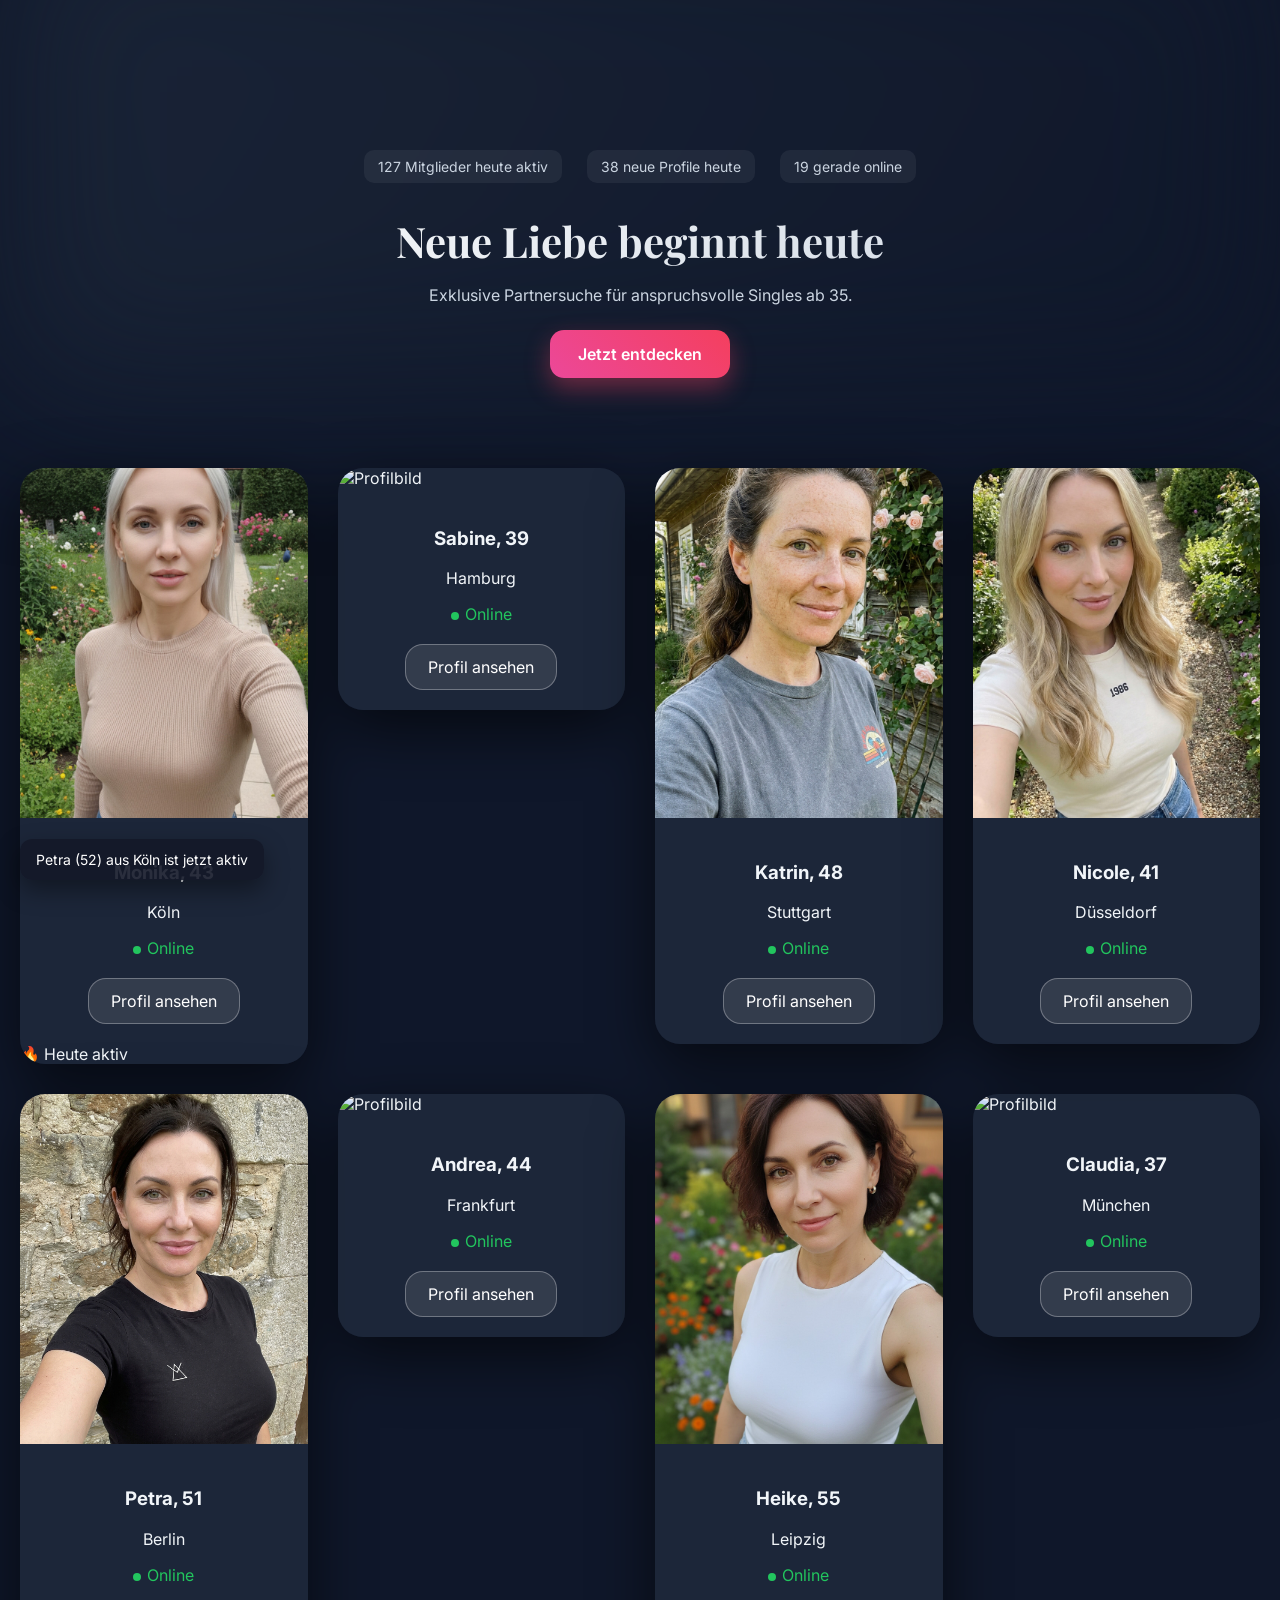
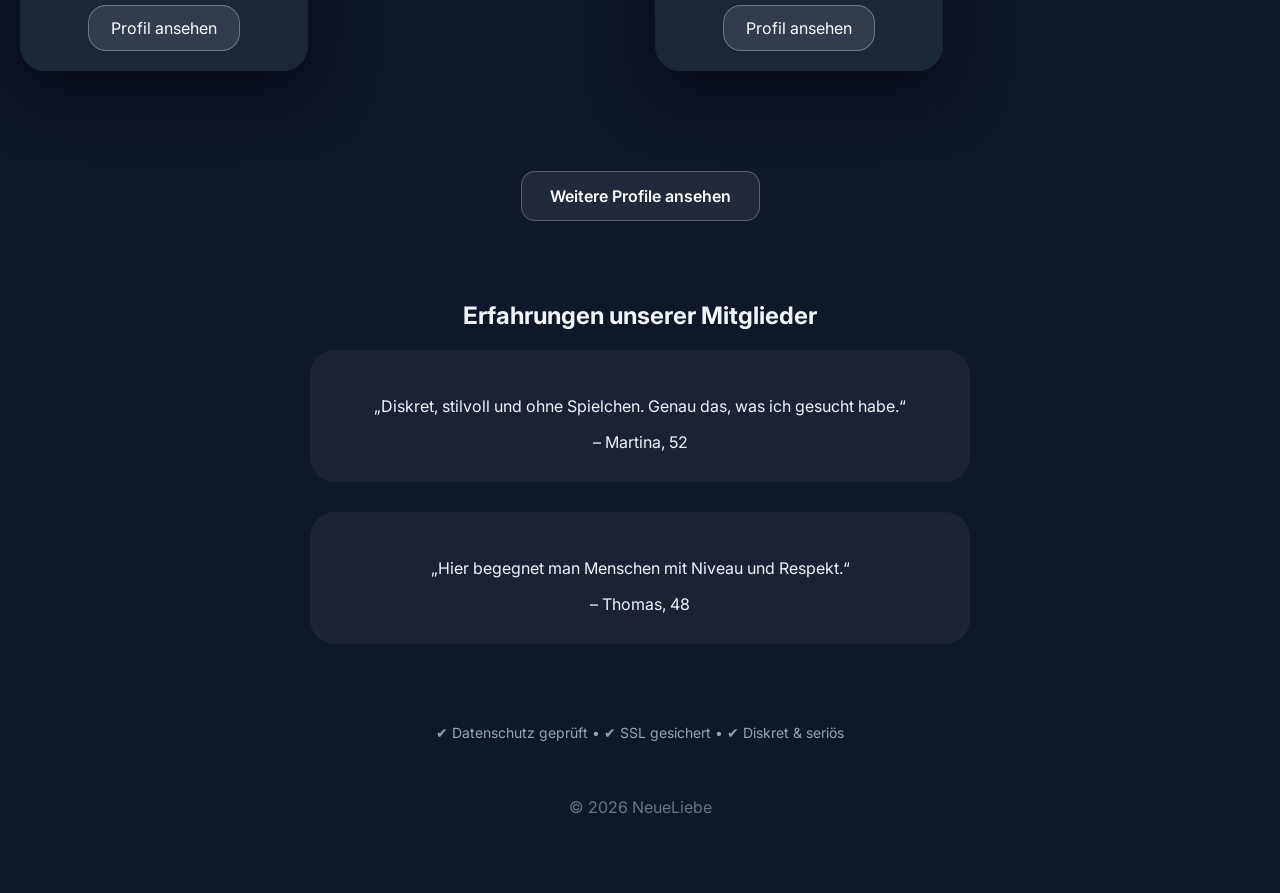
==== commit dac741a6: "Update index.html" ====
--- a/index.html
+++ b/index.html
@@ -84,9 +84,7 @@
 </div>
 <h1>Neue Liebe beginnt heute</h1>
 <p>Exklusive Partnersuche für anspruchsvolle Singles ab 35.</p>
-<a href="#"
-class="btn main-btn"
-onclick="openOffer(); return false;">Jetzt entdecken</a>
+<a href="open.html" class="btn main-btn">Jetzt entdecken</a>
 </header>
 
 <section class="profiles">
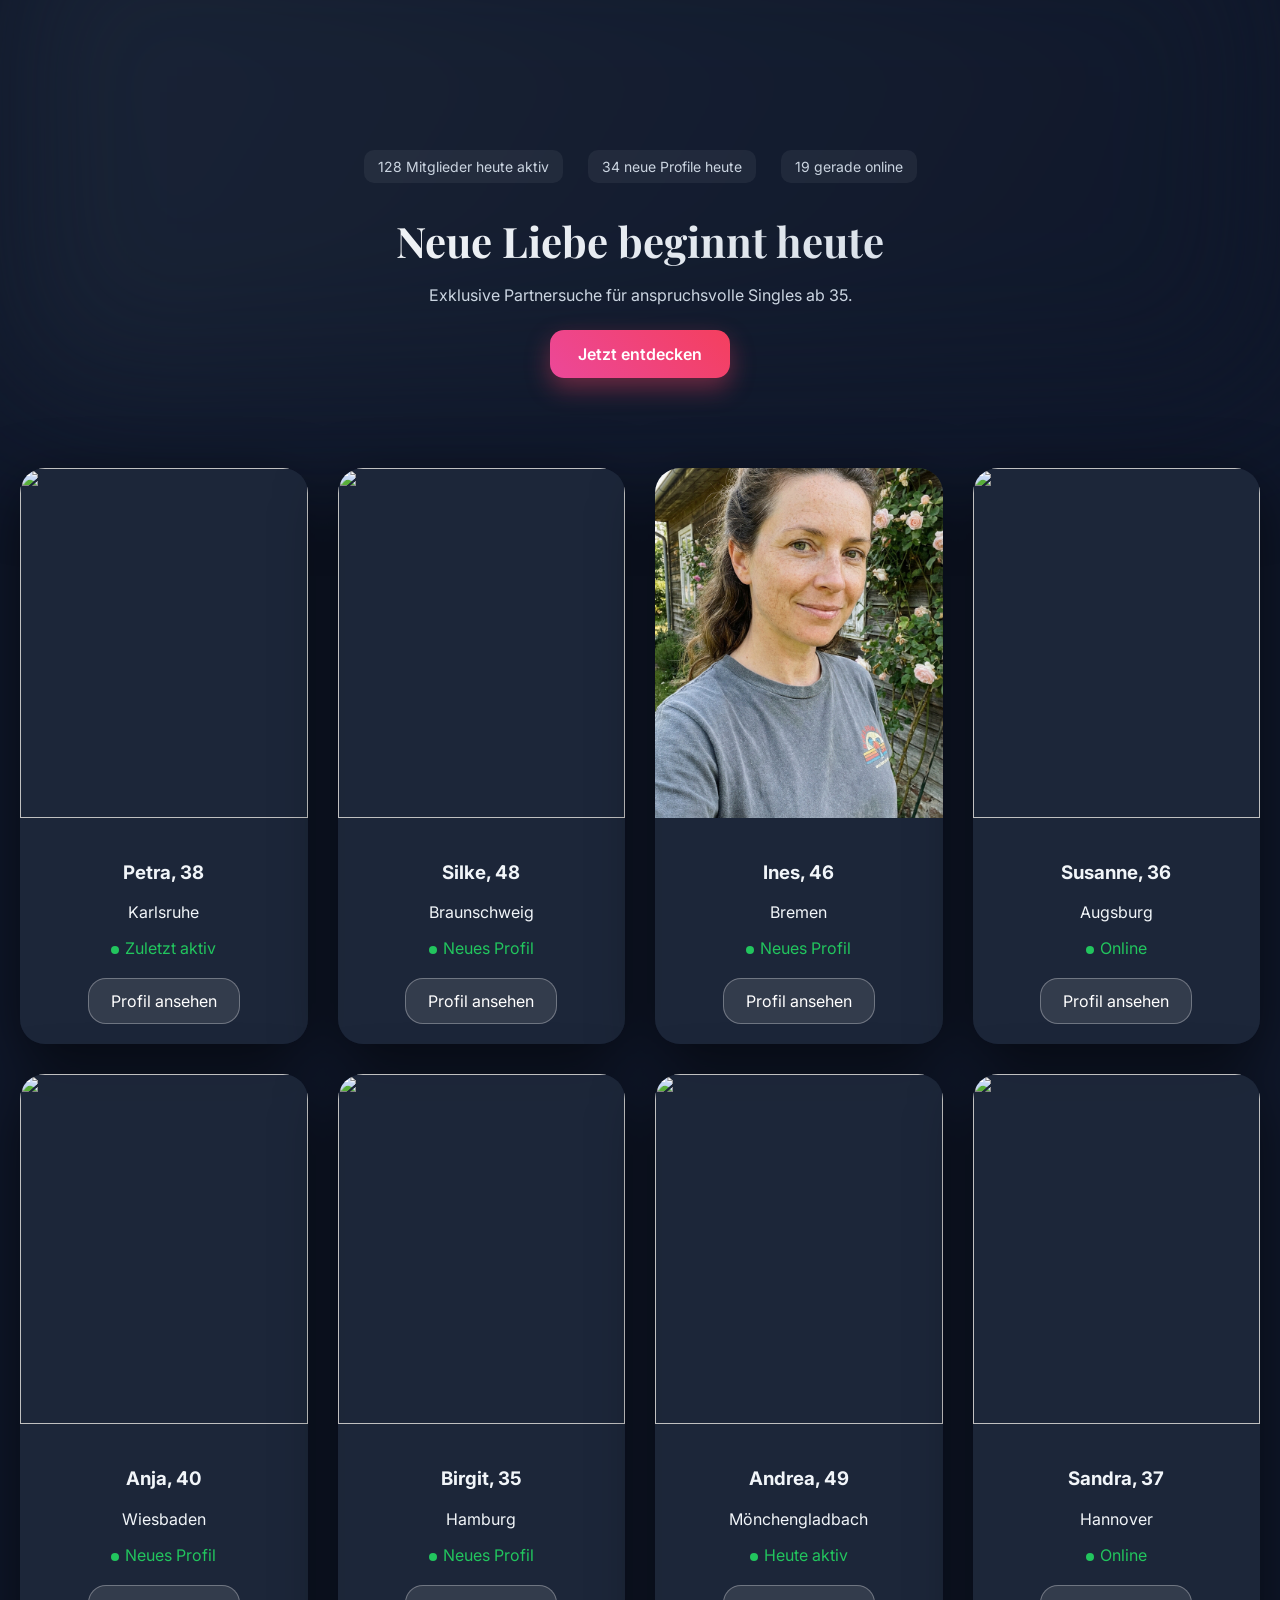
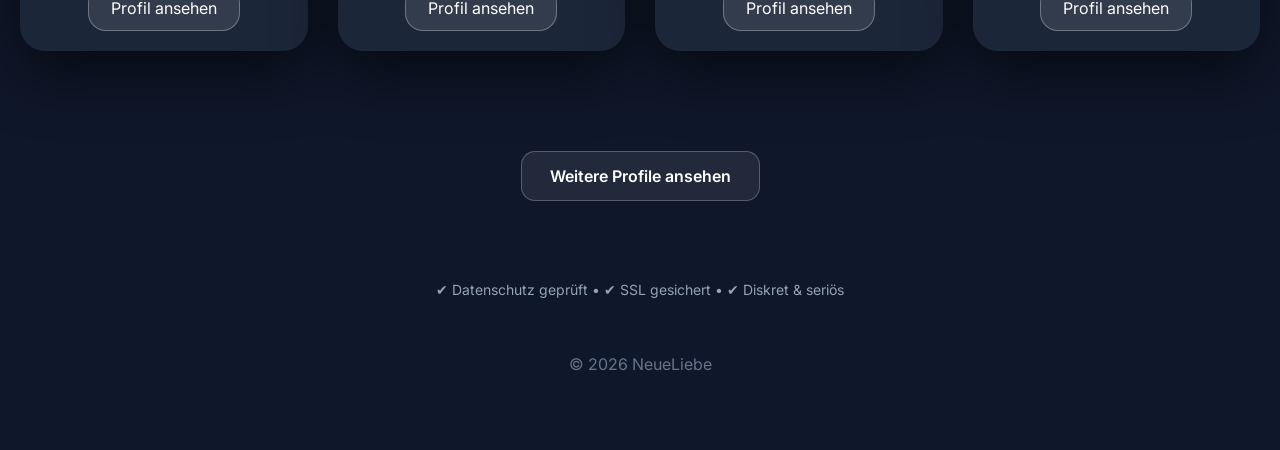
==== commit c93a2459: "Update index.html" ====
--- a/index.html
+++ b/index.html
@@ -1,4 +1,5 @@
 <!DOCTYPE html>
+
 <html lang="de">
 <head>
 <meta charset="UTF-8">
@@ -11,63 +12,25 @@
 <meta property="og:description" content="Exklusive Partnersuche für anspruchsvolle Singles ab 35.">
 <meta property="og:type" content="website">
 <meta property="og:image" content="images/IMAGE1.jpg">
-<meta property="og:url" content="https://neueliebe.github.io/">
 
 <link rel="icon" type="image/x-icon" href="favicon.ico">
 
 <link href="https://fonts.googleapis.com/css2?family=Playfair+Display:wght@600;700&family=Inter:wght@400;500;600&display=swap" rel="stylesheet">
 <link rel="stylesheet" href="style.css">
-  <!-- Google tag (gtag.js) -->
-<script async src="https://www.googletagmanager.com/gtag/js?id=G-HR5DSPJZTC"></script>
-<script>
-  window.dataLayer = window.dataLayer || [];
-  function gtag(){dataLayer.push(arguments);}
-  gtag('js', new Date());
 
-  gtag('config', 'G-HR5DSPJZTC');
-</script>
-  <script type="text/javascript">
-    (function(c,l,a,r,i,t,y){
-        c[a]=c[a]||function(){(c[a].q=c[a].q||[]).push(arguments)};
-        t=l.createElement(r);t.async=1;t.src="https://www.clarity.ms/tag/"+i;
-        y=l.getElementsByTagName(r)[0];y.parentNode.insertBefore(t,y);
-    })(window, document, "clarity", "script", "vqf2lp0zv1");
-</script>
 </head>
 
 <body>
+
 <div id="live-notification"></div>
 
-<script>
-const users = [
-"Anna (41) aus Berlin ist gerade online",
-"Sabine (38) aus Hamburg hat ein neues Profil erstellt",
-"Katrin (45) aus München sucht neue Bekanntschaften",
-"Petra (52) aus Köln ist jetzt aktiv",
-"Nicole (39) aus Frankfurt hat sich gerade angemeldet"
-];
-
-function showNotification(){
-const el = document.getElementById("live-notification");
-
-el.innerText = users[Math.floor(Math.random()*users.length)];
-
-el.style.opacity = "1";
-
-setTimeout(()=>{
-el.style.opacity = "0";
-},4000);
-}
-
-showNotification();
-setInterval(showNotification,8000);
-</script>
 <div class="hero-bg"></div>
 
 <div class="container">
 
 <header class="hero">
-  <div class="activity-bar">
+
+<div class="activity-bar">
 
 <span id="active-members">
 128 Mitglieder heute aktiv
@@ -82,192 +45,22 @@
 </span>
 
 </div>
+
 <h1>Neue Liebe beginnt heute</h1>
 <p>Exklusive Partnersuche für anspruchsvolle Singles ab 35.</p>
+
 <a href="open.html" class="btn main-btn">Jetzt entdecken</a>
+
 </header>
 
 <section class="profiles">
 
-<a href="redirect.html" class="card-link">
-
-<div class="card">
-<img src="images/IMAGE1.jpg" alt="Profilbild">
-
-<div class="card-content">
-<h3>Claudia, 37</h3>
-<p>München</p>
-
-<span class="online">Online</span>
-
-<div class="glass-btn">
-Profil ansehen
-</div>
-
-</div>
-</div>
-
-</a>
-
-<a href="redirect.html" class="card-link">
-
-<div class="card">
-<img src="images/IMAGE2.jpg" alt="Profilbild">
-
-<div class="card-content">
-<h3>Petra, 51</h3>
-<p>Berlin</p>
-
-<span class="online">Online</span>
-
-<div class="glass-btn">
-Profil ansehen
-</div>
-
-</div>
-</div>
-
-</a>
-
-<a href="redirect.html" class="card-link">
-
-<div class="card">
-<img src="images/IMAGE3.jpg" alt="Profilbild">
-
-<div class="card-content">
-<h3>Sabine, 39</h3>
-<p>Hamburg</p>
-
-<span class="online">Online</span>
-
-<div class="glass-btn">
-Profil ansehen
-</div>
-
-</div>
-</div>
-
-</a>
-
-<a href="redirect.html" class="card-link">
-
-<div class="card">
-<img src="images/IMAGE4.jpg" alt="Profilbild">
-
-<div class="card-content">
-<h3>Monika, 43</h3>
-<p>Köln</p>
-
-<span class="online">Online</span>
-
-<div class="glass-btn">
-Profil ansehen
-</div>
-
-</div>
-</div>
-
-</a>
-
-<a href="redirect.html" class="card-link">
-
-<div class="card">
-<img src="images/IMAGE5.jpg" alt="Profilbild">
-
-<div class="card-content">
-<h3>Andrea, 44</h3>
-<p>Frankfurt</p>
-
-<span class="online">Online</span>
-
-<div class="glass-btn">
-Profil ansehen
-</div>
-
-</div>
-</div>
-
-</a>
-
-<a href="redirect.html" class="card-link">
-
-<div class="card">
-<img src="images/IMAGE6.jpg" alt="Profilbild">
-
-<div class="card-content">
-<h3>Katrin, 48</h3>
-<p>Stuttgart</p>
-
-<span class="online">Online</span>
-
-<div class="glass-btn">
-Profil ansehen
-</div>
-
-</div>
-</div>
-
-</a>
-
-<a href="redirect.html" class="card-link">
-
-<div class="card">
-<img src="images/IMAGE7.jpg" alt="Profilbild">
-
-<div class="card-content">
-<h3>Nicole, 41</h3>
-<p>Düsseldorf</p>
-
-<span class="online">Online</span>
-
-<div class="glass-btn">
-Profil ansehen
-</div>
-
-</div>
-</div>
-
-</a>
-
-<a href="redirect.html" class="card-link">
-
-<div class="card">
-<img src="images/IMAGE8.jpg" alt="Profilbild">
-
-<div class="card-content">
-<h3>Heike, 55</h3>
-<p>Leipzig</p>
-
-<span class="online">Online</span>
-
-<div class="glass-btn">
-Profil ansehen
-</div>
-
-</div>
-</div>
-
-</a>
+<a href="open.html" class="card-link"><div class="card"><img><div class="card-content"><h3></h3><p></p><span class="online"></span><div class="glass-btn">Profil ansehen</div></div></div></a> <a href="open.html" class="card-link"><div class="card"><img><div class="card-content"><h3></h3><p></p><span class="online"></span><div class="glass-btn">Profil ansehen</div></div></div></a> <a href="open.html" class="card-link"><div class="card"><img><div class="card-content"><h3></h3><p></p><span class="online"></span><div class="glass-btn">Profil ansehen</div></div></div></a> <a href="open.html" class="card-link"><div class="card"><img><div class="card-content"><h3></h3><p></p><span class="online"></span><div class="glass-btn">Profil ansehen</div></div></div></a> <a href="open.html" class="card-link"><div class="card"><img><div class="card-content"><h3></h3><p></p><span class="online"></span><div class="glass-btn">Profil ansehen</div></div></div></a> <a href="open.html" class="card-link"><div class="card"><img><div class="card-content"><h3></h3><p></p><span class="online"></span><div class="glass-btn">Profil ansehen</div></div></div></a> <a href="open.html" class="card-link"><div class="card"><img><div class="card-content"><h3></h3><p></p><span class="online"></span><div class="glass-btn">Profil ansehen</div></div></div></a> <a href="open.html" class="card-link"><div class="card"><img><div class="card-content"><h3></h3><p></p><span class="online"></span><div class="glass-btn">Profil ansehen</div></div></div></a>
 
 </section>
 
 <section class="more-profiles">
-<a href="redirect.html" class="btn secondary-btn">Weitere Profile ansehen</a>
-</section>
-
-<section class="testimonials">
-<h2>Erfahrungen unserer Mitglieder</h2>
-
-<div class="testimonial-card">
-<p>„Diskret, stilvoll und ohne Spielchen. Genau das, was ich gesucht habe.“</p>
-<span>– Martina, 52</span>
-</div>
-
-<div class="testimonial-card">
-<p>„Hier begegnet man Menschen mit Niveau und Respekt.“</p>
-<span>– Thomas, 48</span>
-</div>
-
+<a href="open.html" class="btn secondary-btn">Weitere Profile ansehen</a>
 </section>
 
 <div class="trust-line">
@@ -279,112 +72,110 @@
 </footer>
 
 </div>
-  <script>
 
-let active = 120 + Math.floor(Math.random()*20);
-let profiles = 30 + Math.floor(Math.random()*10);
-let online = 15 + Math.floor(Math.random()*10);
+<script>
 
-function updateStats(){
+document.addEventListener("DOMContentLoaded",function(){
 
-active += Math.floor(Math.random()*3)-1;
-profiles += Math.floor(Math.random()*2);
-online += Math.floor(Math.random()*3)-1;
+const names=[
+"Anna","Sabine","Katrin","Petra","Nicole","Monika","Claudia","Andrea",
+"Martina","Sandra","Stefanie","Julia","Birgit","Heike","Ulrike",
+"Susanne","Yvonne","Melanie","Anja","Daniela","Silke","Tanja",
+"Barbara","Ines","Gabriele","Verena","Carina","Nadine","Michaela"
+];
 
-document.getElementById("active-members").innerText =
-active + " Mitglieder heute aktiv";
+const ages=[35,36,37,38,39,40,41,42,43,44,45,46,47,48,49];
 
-document.getElementById("new-profiles").innerText =
-profiles + " neue Profile heute";
+const cities=[
+"Berlin","Hamburg","München","Köln","Frankfurt","Stuttgart",
+"Düsseldorf","Leipzig","Dortmund","Essen","Bremen","Dresden",
+"Hannover","Nürnberg","Bochum","Wuppertal","Bielefeld",
+"Bonn","Münster","Karlsruhe","Mannheim","Augsburg",
+"Wiesbaden","Gelsenkirchen","Mönchengladbach","Braunschweig"
+];
 
-document.getElementById("online-now").innerText =
-online + " gerade online";
+const statuses=[
+"Online",
+"Heute aktiv",
+"Neues Profil",
+"Zuletzt aktiv"
+];
 
+let usedPhotos=[];
+let usedNames=[];
+let usedAges=[];
+let usedCities=[];
+
+document.querySelectorAll(".card").forEach(card=>{
+
+const img=card.querySelector("img");
+const nameEl=card.querySelector("h3");
+const cityEl=card.querySelector("p");
+const statusEl=card.querySelector(".online");
+
+let photo;
+
+do{
+photo=Math.floor(Math.random()*57)+1;
 }
+while(usedPhotos.includes(photo));
 
-updateStats();
-setInterval(updateStats,7000);
+usedPhotos.push(photo);
 
-</script>
-  <script>
+img.src="images/IMAGE"+photo+".jpg";
 
-const cards = document.querySelectorAll(".card");
+let name;
 
-function revealCards(){
-const trigger = window.innerHeight * 0.9;
+do{
+name=names[Math.floor(Math.random()*names.length)];
+}
+while(usedNames.includes(name));
 
-cards.forEach(card => {
-const top = card.getBoundingClientRect().top;
+usedNames.push(name);
 
-if(top < trigger){
-card.classList.add("show");
+let age;
+
+do{
+age=ages[Math.floor(Math.random()*ages.length)];
 }
+while(usedAges.includes(age));
+
+usedAges.push(age);
+
+let city;
+
+do{
+city=cities[Math.floor(Math.random()*cities.length)];
+}
+while(usedCities.includes(city));
+
+usedCities.push(city);
+
+nameEl.innerText=name+", "+age;
+
+cityEl.innerText=city;
+
+statusEl.innerText=statuses[Math.floor(Math.random()*statuses.length)];
+
 });
 
-}
+// reveal animation
 
-window.addEventListener("scroll", revealCards);
-window.addEventListener("load", revealCards);
+setTimeout(()=>{
 
-</script>
-  <script>
+document.querySelectorAll(".card").forEach((card,i)=>{
 
-document.addEventListener("DOMContentLoaded", () => {
+setTimeout(()=>{
+card.classList.add("show");
+},i*120);
 
-const container = document.querySelector(".profiles");
-const cards = Array.from(container.children);
+});
 
-cards.sort(() => Math.random() - 0.5);
-
-cards.forEach(card => container.appendChild(card));
+},200);
 
 });
 
 </script>
-  <script>
 
-document.addEventListener("DOMContentLoaded", () => {
-
-const firstCard = document.querySelector(".card");
-
-const badge = document.createElement("div");
-badge.className = "card-badge";
-badge.innerText = "🔥 Heute aktiv";
-
-firstCard.appendChild(badge);
-
-});
-
-</script>
-  <script>
-function openOffer(){
-  const url = "https://go.cm-trk6.com/aff_f?h=rA47F6&aff_sub5=free-social";
-
-  // пробуем открыть новую вкладку
-  const win = window.open(url, "_blank");
-
-  // если FB заблокировал popup — делаем обычный переход
-  if(!win){
-    window.location.href = url;
-  }
-}
-</script>
 </body>
 </html>
-
-
-
-
-
-
-
-
-
-
-
-
-
-
-
-
-
--- a/style.css
+++ b/style.css
@@ -271,3 +271,138 @@
 transform:scale(1.08);
 filter:brightness(1.05);
 }
+.card:active{
+transform: scale(0.97);
+transition: transform 0.1s;
+}
+.secondary-btn{
+animation: pulseSoft 3s infinite;
+}
+
+@keyframes pulseSoft{
+
+0%{
+box-shadow:0 0 0 rgba(255,255,255,0);
+transform:scale(1);
+}
+
+50%{
+box-shadow:0 0 20px rgba(255,255,255,0.25);
+transform:scale(1.04);
+}
+
+100%{
+box-shadow:0 0 0 rgba(255,255,255,0);
+transform:scale(1);
+}
+
+}
+
+.secondary-btn:hover{
+transform:scale(1.08);
+box-shadow:0 10px 30px rgba(255,255,255,0.35);
+}
+.card-badge{
+position:absolute;
+top:12px;
+left:12px;
+background:linear-gradient(45deg,#ec4899,#f43f5e);
+color:white;
+font-size:12px;
+padding:5px 10px;
+border-radius:20px;
+font-weight:600;
+box-shadow:0 5px 15px rgba(0,0,0,0.3);
+}
+
+.card{
+position:relative;
+}
+.glass-btn:hover{
+background: rgba(255,255,255,0.18);
+}
+.arrow{
+
+position:fixed;
+top:70px;
+right:18px;
+
+font-size:70px;
+color:#ff4d7a;
+
+transform:rotate(0deg);
+
+animation:arrowPulse 1.4s infinite;
+
+z-index:9999;
+
+}
+
+@keyframes arrowPulse{
+
+0%{
+transform:translateY(0);
+}
+
+50%{
+transform:translateY(-10px);
+}
+
+100%{
+transform:translateY(0);
+}
+
+}
+.tap-indicator{
+  position: fixed;
+  top: 40px; /* стрелка выше */
+  right: 15px;
+  text-align: center;
+  z-index: 9999;
+}
+
+/* стрелка */
+.arrow{
+  width: 50px;
+  height: 50px;
+  background: linear-gradient(#d9d9d9,#8f8f8f);
+  border-radius: 12px;
+  position: relative;
+  animation: arrowMove 1.4s infinite ease-in-out;
+}
+
+.arrow:after{
+  content:"";
+  position:absolute;
+  left:50%;
+  top:12px;
+  transform:translateX(-50%);
+  width:0;
+  height:0;
+  border-left:10px solid transparent;
+  border-right:10px solid transparent;
+  border-bottom:16px solid white;
+}
+
+/* текст */
+.tap-text{
+  margin-top:6px;
+  font-size:14px;
+  color:white;
+  font-weight:600;
+  animation: glow 1.6s infinite ease-in-out;
+}
+
+/* движение стрелки */
+@keyframes arrowMove{
+  0%{transform:translateY(0);}
+  50%{transform:translateY(-6px);}
+  100%{transform:translateY(0);}
+}
+
+/* пульсация текста */
+@keyframes glow{
+  0%{opacity:0.6; transform:scale(1);}
+  50%{opacity:1; transform:scale(1.08);}
+  100%{opacity:0.6; transform:scale(1);}
+}
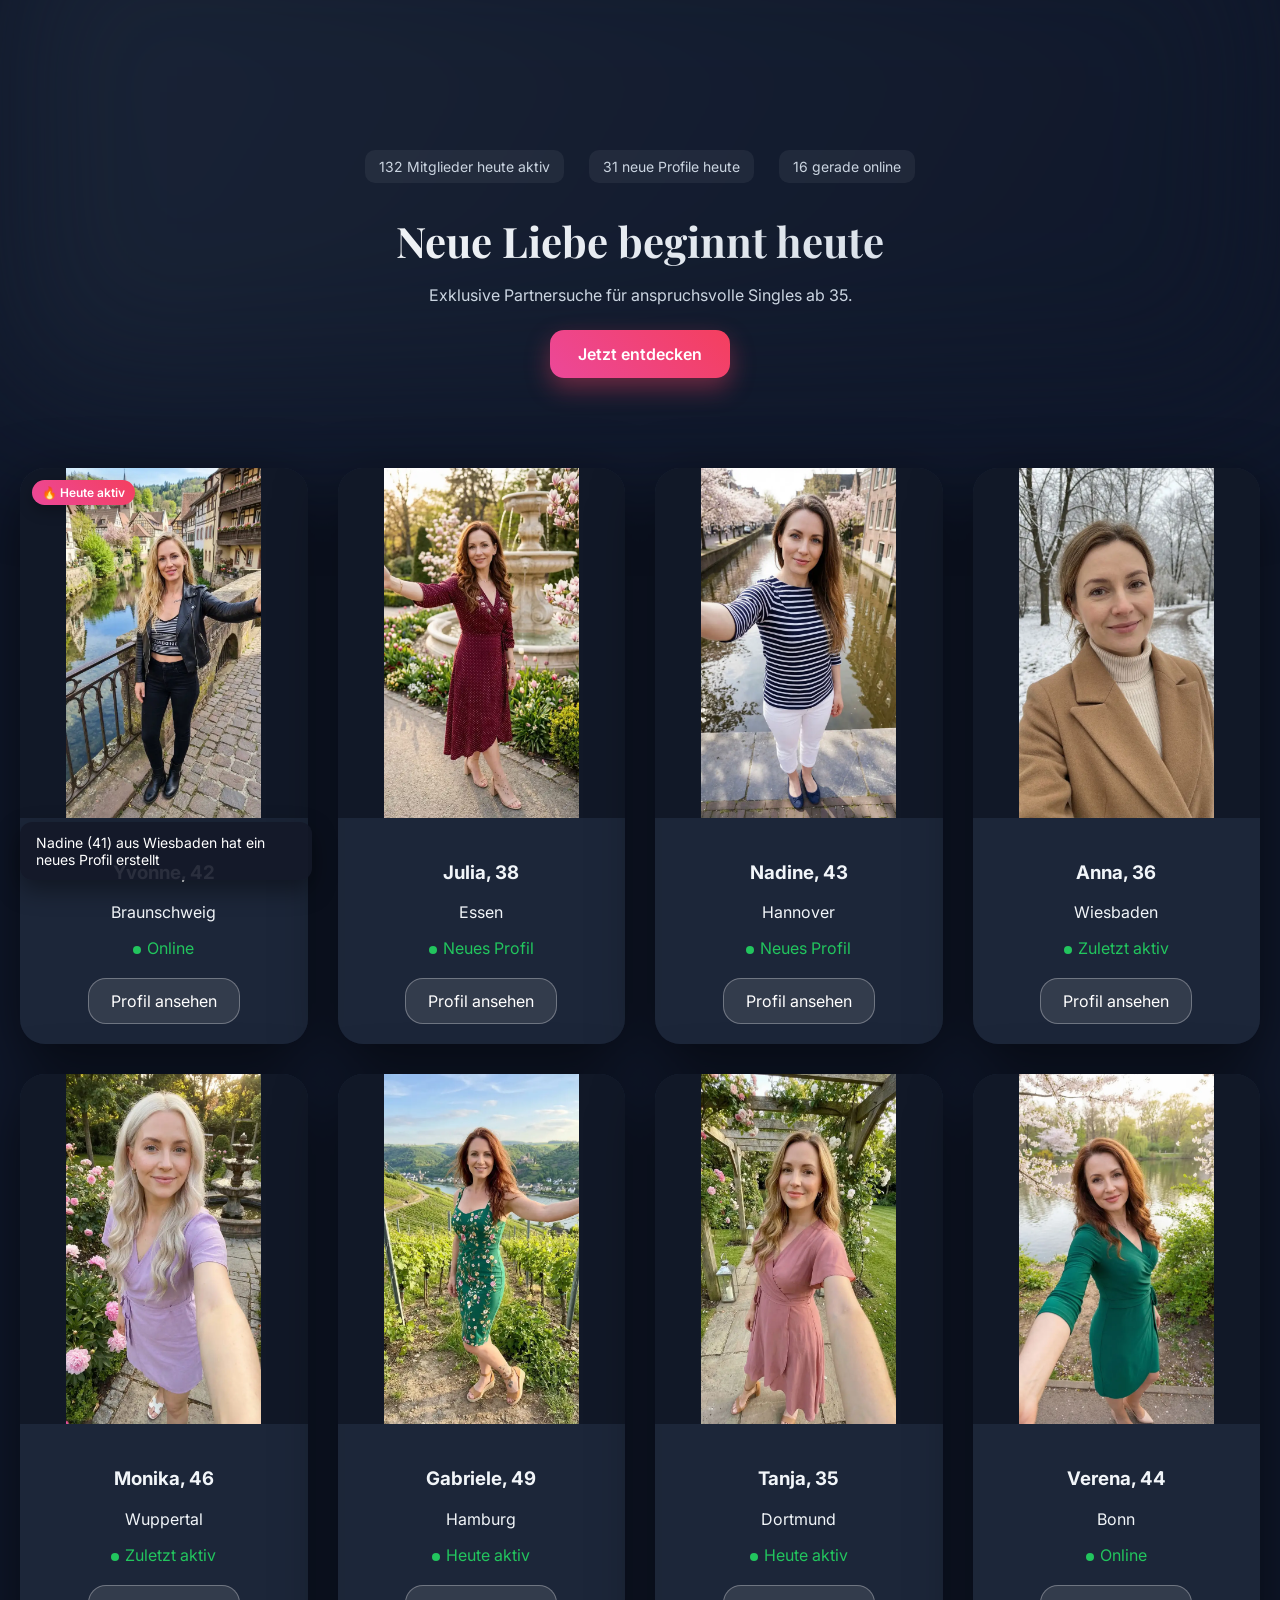
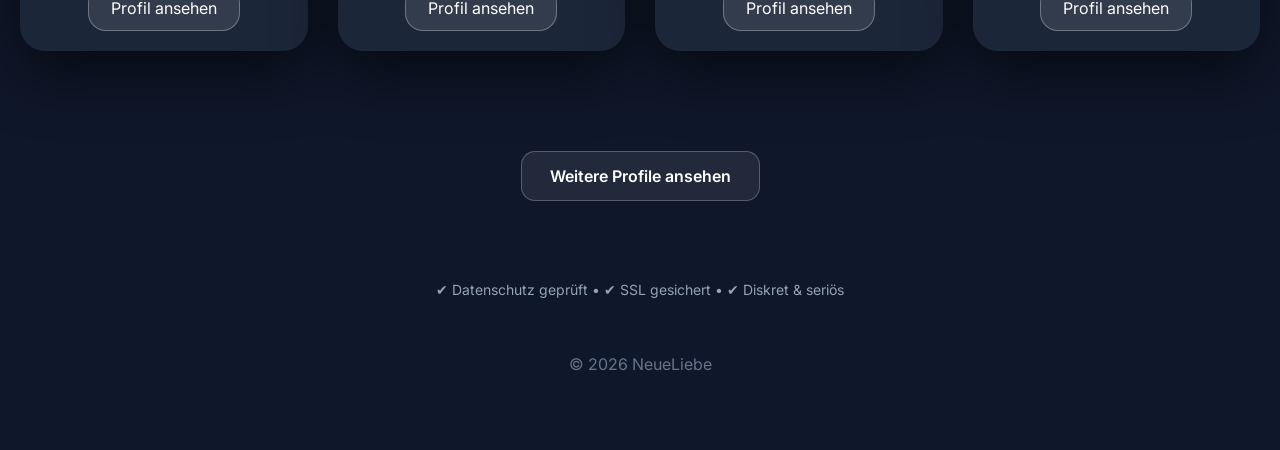
==== commit 11d99467: "Update index.html" ====
--- a/index.html
+++ b/index.html
@@ -6,12 +6,6 @@
 <meta name="viewport" content="width=device-width, initial-scale=1.0">
 
 <title>Neue Liebe beginnt heute | Exklusive Partnersuche ab 35</title>
-<meta name="description" content="Exklusive Partnersuche für Singles ab 35. Stilvoll, seriös und diskret. Jetzt kostenlos entdecken.">
-
-<meta property="og:title" content="Neue Liebe beginnt heute">
-<meta property="og:description" content="Exklusive Partnersuche für anspruchsvolle Singles ab 35.">
-<meta property="og:type" content="website">
-<meta property="og:image" content="images/IMAGE1.jpg">
 
 <link rel="icon" type="image/x-icon" href="favicon.ico">
 
@@ -49,7 +43,9 @@
 <h1>Neue Liebe beginnt heute</h1>
 <p>Exklusive Partnersuche für anspruchsvolle Singles ab 35.</p>
 
-<a href="open.html" class="btn main-btn">Jetzt entdecken</a>
+<a href="open.html" class="btn main-btn">
+Jetzt entdecken
+</a>
 
 </header>
 
@@ -60,7 +56,9 @@
 </section>
 
 <section class="more-profiles">
-<a href="open.html" class="btn secondary-btn">Weitere Profile ansehen</a>
+<a href="open.html" class="btn secondary-btn">
+Weitere Profile ansehen
+</a>
 </section>
 
 <div class="trust-line">
@@ -122,7 +120,7 @@
 
 usedPhotos.push(photo);
 
-img.src="images/IMAGE"+photo+".jpg";
+img.src="images/IMAGE"+photo+".webp";
 
 let name;
 
@@ -162,18 +160,101 @@
 // reveal animation
 
 setTimeout(()=>{
-
 document.querySelectorAll(".card").forEach((card,i)=>{
-
 setTimeout(()=>{
 card.classList.add("show");
 },i*120);
-
 });
-
 },200);
 
+// badge
+
+const firstCard=document.querySelector(".card");
+
+const badge=document.createElement("div");
+badge.className="card-badge";
+badge.innerText="🔥 Heute aktiv";
+
+firstCard.appendChild(badge);
+
 });
+
+</script>
+
+<script>
+
+const users=[
+
+"Anna (41) aus Berlin ist gerade online",
+"Sabine (38) aus Hamburg hat ein neues Profil erstellt",
+"Katrin (45) aus München sucht neue Bekanntschaften",
+"Petra (52) aus Köln ist jetzt aktiv",
+"Nicole (39) aus Frankfurt hat sich gerade angemeldet",
+
+"Monika (43) aus Stuttgart ist gerade online",
+"Heike (47) aus Düsseldorf hat ihr Profil aktualisiert",
+"Claudia (44) aus Leipzig sucht neue Kontakte",
+"Andrea (42) aus Bremen ist jetzt aktiv",
+"Martina (50) aus Dortmund hat sich angemeldet",
+
+"Julia (39) aus Nürnberg ist gerade online",
+"Birgit (48) aus Hannover sucht neue Bekanntschaften",
+"Verena (37) aus Bonn ist jetzt aktiv",
+"Nadine (41) aus Wiesbaden hat ein neues Profil erstellt",
+"Melanie (46) aus Karlsruhe ist online",
+
+"Silke (43) aus Essen ist gerade aktiv",
+"Daniela (40) aus Mannheim sucht Kontakte",
+"Tanja (45) aus Augsburg hat ihr Profil aktualisiert",
+"Susanne (49) aus Dresden ist online",
+"Yvonne (44) aus Bochum sucht neue Bekanntschaften"
+
+];
+
+function showNotification(){
+
+const el=document.getElementById("live-notification");
+
+el.innerText=users[Math.floor(Math.random()*users.length)];
+
+el.style.opacity="1";
+
+setTimeout(()=>{
+el.style.opacity="0";
+},4000);
+
+}
+
+showNotification();
+setInterval(showNotification,8000);
+
+</script>
+
+<script>
+
+let active=120+Math.floor(Math.random()*20);
+let profiles=30+Math.floor(Math.random()*10);
+let online=15+Math.floor(Math.random()*10);
+
+function updateStats(){
+
+active+=Math.floor(Math.random()*3)-1;
+profiles+=Math.floor(Math.random()*2);
+online+=Math.floor(Math.random()*3)-1;
+
+document.getElementById("active-members").innerText=
+active+" Mitglieder heute aktiv";
+
+document.getElementById("new-profiles").innerText=
+profiles+" neue Profile heute";
+
+document.getElementById("online-now").innerText=
+online+" gerade online";
+
+}
+
+updateStats();
+setInterval(updateStats,7000);
 
 </script>
 
--- a/style.css
+++ b/style.css
@@ -119,9 +119,10 @@
 }
 
 .card img {
-width: 100%;
-height: 350px;
-object-fit: cover;
+width:100%;
+height:350px;
+object-fit:contain;
+background:#111827;
 }
 
 .card-content {
@@ -321,88 +322,54 @@
 .glass-btn:hover{
 background: rgba(255,255,255,0.18);
 }
+/* FB menu arrow */
+
+.tap-indicator{
+position:fixed;
+top:38px;
+right:16px;
+text-align:center;
+z-index:9999;
+animation:tapAnim 1.6s infinite ease-in-out;
+}
+
 .arrow{
 
-position:fixed;
-top:70px;
-right:18px;
-
-font-size:70px;
-color:#ff4d7a;
-
-transform:rotate(0deg);
-
-animation:arrowPulse 1.4s infinite;
-
-z-index:9999;
-
-}
-
-@keyframes arrowPulse{
+width:0;
+height:0;
+
+border-left:14px solid transparent;
+border-right:14px solid transparent;
+border-bottom:26px solid white;
+
+margin:auto;
+
+filter:drop-shadow(0 4px 8px rgba(0,0,0,0.4));
+
+}
+
+.arrow-text{
+margin-top:6px;
+font-size:14px;
+font-weight:600;
+color:white;
+}
+
+@keyframes tapAnim{
 
 0%{
-transform:translateY(0);
+transform:translateY(0) scale(1);
+opacity:.8;
 }
 
 50%{
-transform:translateY(-10px);
+transform:translateY(-7px) scale(1.1);
+opacity:1;
 }
 
 100%{
-transform:translateY(0);
-}
-
-}
-.tap-indicator{
-  position: fixed;
-  top: 40px; /* стрелка выше */
-  right: 15px;
-  text-align: center;
-  z-index: 9999;
-}
-
-/* стрелка */
-.arrow{
-  width: 50px;
-  height: 50px;
-  background: linear-gradient(#d9d9d9,#8f8f8f);
-  border-radius: 12px;
-  position: relative;
-  animation: arrowMove 1.4s infinite ease-in-out;
-}
-
-.arrow:after{
-  content:"";
-  position:absolute;
-  left:50%;
-  top:12px;
-  transform:translateX(-50%);
-  width:0;
-  height:0;
-  border-left:10px solid transparent;
-  border-right:10px solid transparent;
-  border-bottom:16px solid white;
-}
-
-/* текст */
-.tap-text{
-  margin-top:6px;
-  font-size:14px;
-  color:white;
-  font-weight:600;
-  animation: glow 1.6s infinite ease-in-out;
-}
-
-/* движение стрелки */
-@keyframes arrowMove{
-  0%{transform:translateY(0);}
-  50%{transform:translateY(-6px);}
-  100%{transform:translateY(0);}
-}
-
-/* пульсация текста */
-@keyframes glow{
-  0%{opacity:0.6; transform:scale(1);}
-  50%{opacity:1; transform:scale(1.08);}
-  100%{opacity:0.6; transform:scale(1);}
-}
+transform:translateY(0) scale(1);
+opacity:.8;
+}
+
+}
